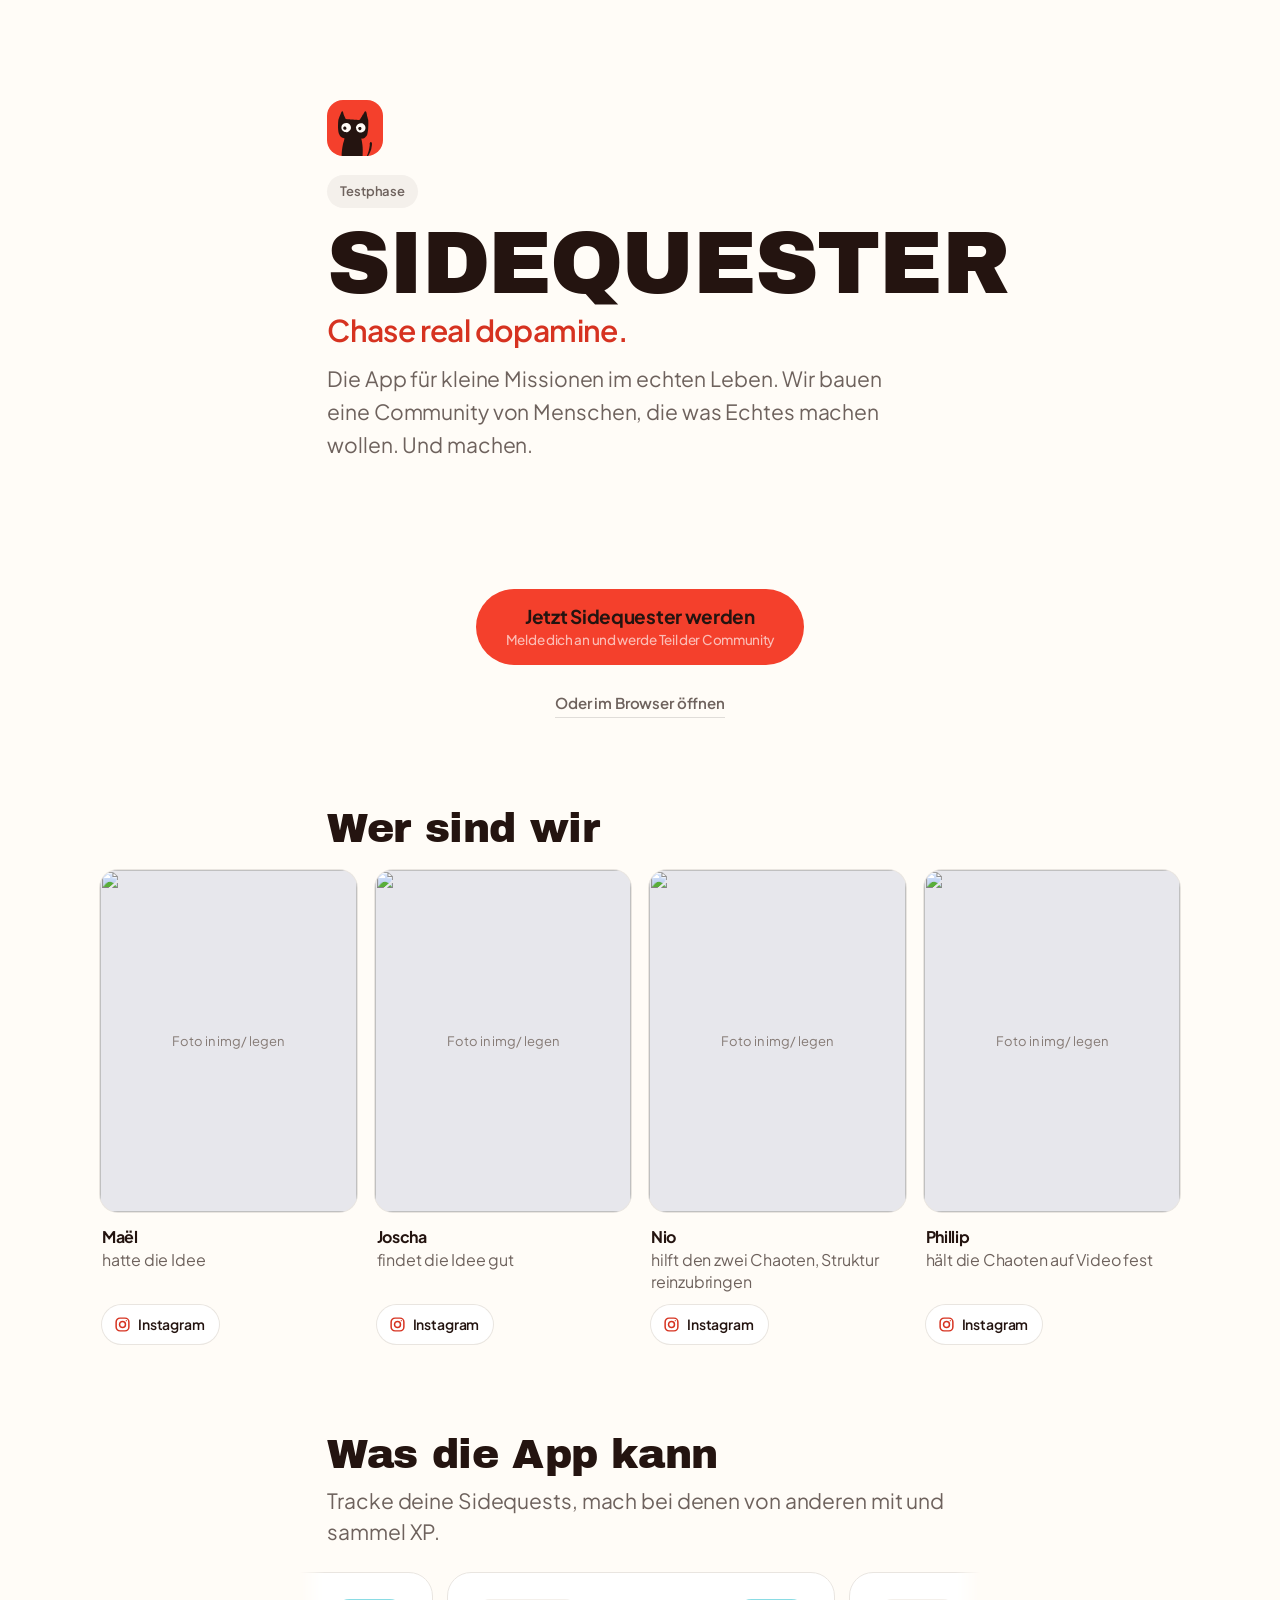
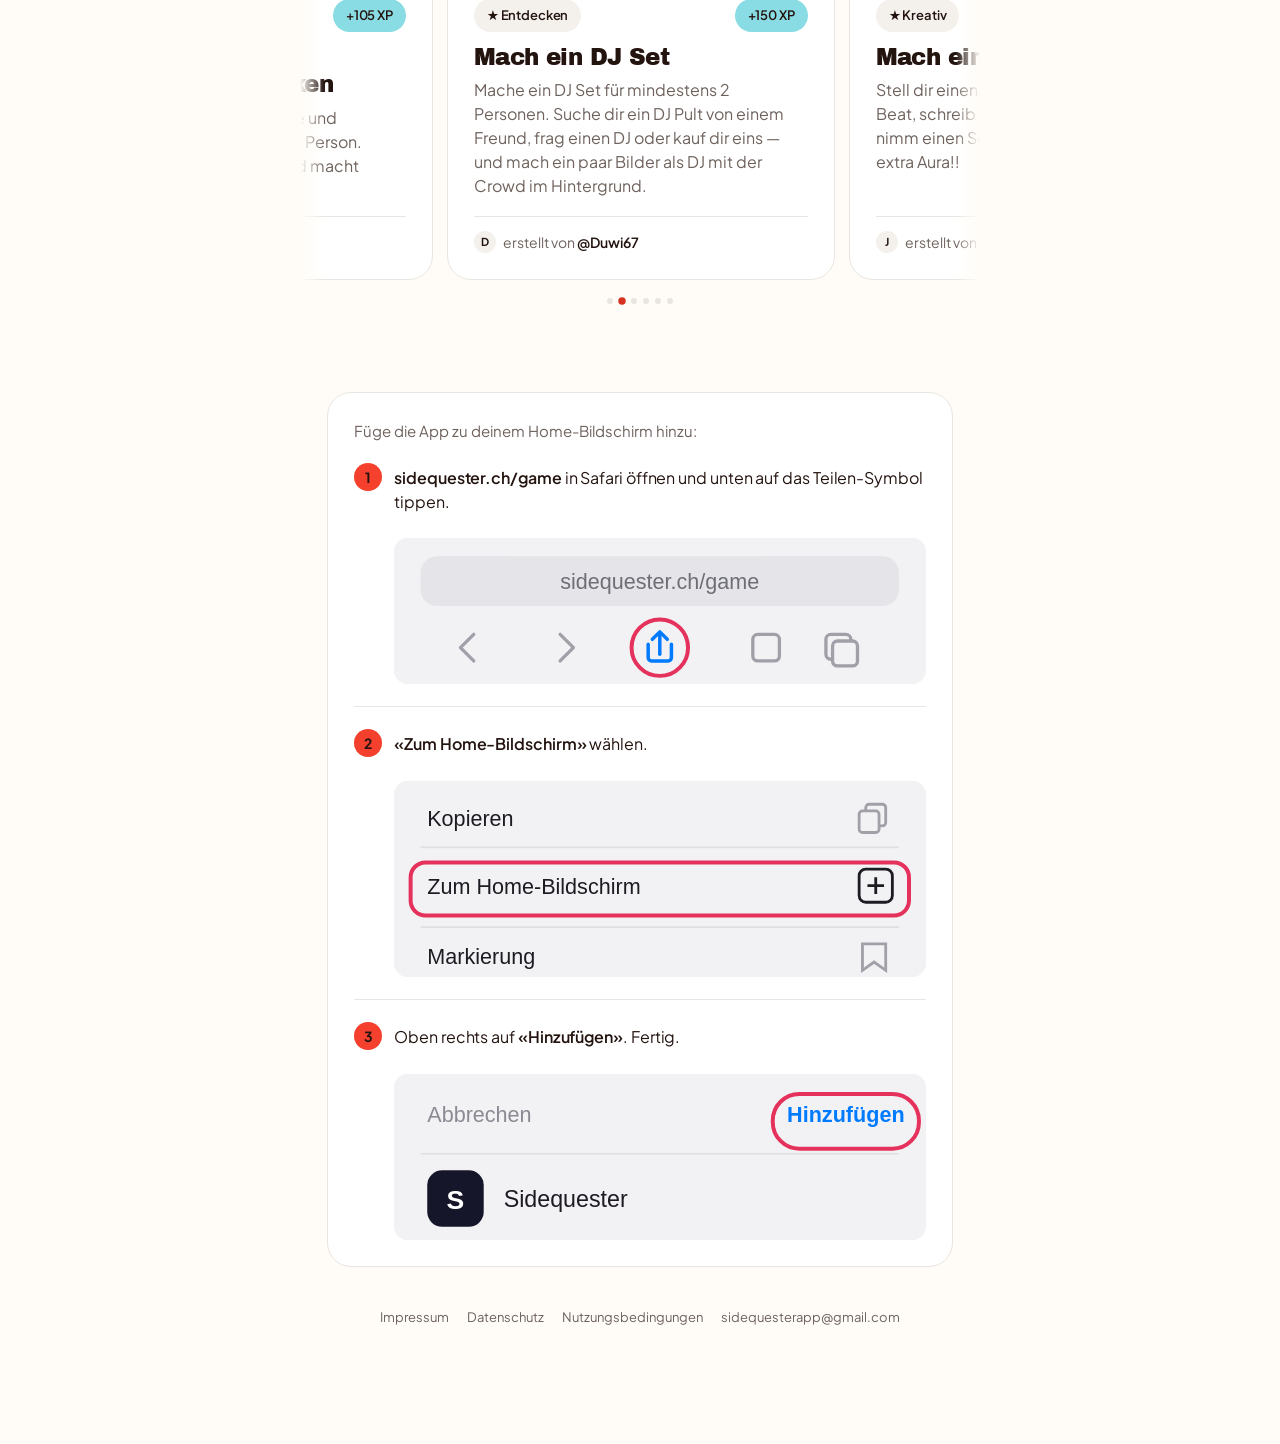
==== index.html @ aee31c7a "Homepage im neuen Design (Katze, Espresso/Rot, Archivo Black) mit App-Store-Link" ====
<!doctype html>
<html lang="de">
<head>
<meta charset="utf-8">
<meta name="viewport" content="width=device-width, initial-scale=1, viewport-fit=cover">
<title>Sidequester</title>
<meta name="description" content="Tracke deine Sidequests, mach bei denen von anderen mit und sammel XP. Sidequester ist in der Testphase.">
<meta property="og:title" content="Sidequester">
<meta property="og:description" content="Tracke deine Sidequests, mach bei denen von anderen mit und sammel XP. Sidequester ist in der Testphase.">
<meta property="og:type" content="website">
<meta property="og:url" content="https://sidequester.ch">
<meta name="theme-color" content="#FFFCF7">

<script>
/* ================================================================
   SIDEQUESTER — ALLES ZUM ANPASSEN STEHT HIER
   ----------------------------------------------------------------
   Texte, Links, Fotos, Quests. Ändern, speichern, fertig.
   ================================================================ */
const CONFIG = {

  /* ---- LINK ----------------------------------------------------
     Wohin der Knopf führt. Leer oder "#PLATZHALTER..." heisst:
     der Knopf führt nirgendwohin (nur eine Warnung in der Konsole).
     ------------------------------------------------------------- */
  appUrl:      "https://sidequester.ch/game",       // öffnet in einem neuen Tab

  /* ---- APP STORE -----------------------------------------------
     Sobald die App im Store ist, hier die Adresse eintragen. Dann
     führt der grosse Knopf dorthin und darunter steht die Zeile
     "Oder im Browser öffnen". Solange sie leer ist, bleibt alles
     wie bisher: der Knopf führt in die Webversion.
     ------------------------------------------------------------- */
  appStoreUrl: "https://apps.apple.com/ch/app/sidequester-real-life-quests/id6826339243",                                  // z. B. https://apps.apple.com/ch/app/sidequester/id123456789

  /* ---- DIE ZWEI ------------------------------------------------
     FOTOS EINFACH REINLEGEN — hier muss nichts eingetragen werden.

     Leg die Bilder in den Ordner img/ und nenn sie durchnummeriert
     nach dem Kürzel unten:

         img/mael-1.jpg   img/mael-2.jpg   img/mael-3.jpg   ...
         img/joscha-1.jpg img/joscha-2.jpg ...

     Die Seite sucht sie beim Laden selbst und hört auf, sobald eine
     Nummer fehlt (mael-1, mael-2, mael-4  ->  findet nur 1 und 2).
     Die Punkte zählen automatisch mit, egal wie viele es sind.
     Endungen: .jpg .jpeg .png .webp (auch gross geschrieben).

     Bilder vom Handy sind oft 2–3 MB gross. Doppelklick auf
     "fotos-optimieren.command" verkleinert alle auf Webgrösse.     */
  founders: [
    { name: "Maël",   role: "hatte die Idee",      bilder: "mael",   insta: "maeel.mel"     },
    { name: "Joscha", role: "findet die Idee gut", bilder: "joscha", insta: "joschatschanz" },
    { name: "Nio",    role: "hilft den zwei Chaoten, Struktur reinzubringen", bilder: "nio", insta: "niometzger" },
    { name: "Phillip", role: "hält die Chaoten auf Video fest", bilder: "phillip", insta: "phil.lip.w" }
  ],

  /* ---- QUESTS ---------------------------------------------------
     Der Streifen läuft endlos im Kreis, die erste Quest steht beim
     Laden in der Mitte.

     ECHT (aus der App, mit echten Handles): Blume, DJ Set, Track.
     Beim DJ-Set war die XP-Zahl im Screenshot abgeschnitten — der
     Wert ist geschätzt.
     ERFUNDEN (Quest und Handle): die unteren drei. Bitte durch
     echte aus der App ersetzen.                                    */
  quests: [
    {
      mood: "Menschen", xp: "+105 XP", von: "@Weilmiel",
      title: "Blume an Fremden verschenken",
      text: "Kaufe oder pflücke eine Blume und verschenke sie an eine fremde Person. Mach ihr damit eine Freude und macht danach ein Bild zusammen."
    },
    {
      mood: "Entdecken", xp: "+150 XP", von: "@Duwi67",
      title: "Mach ein DJ Set",
      text: "Mache ein DJ Set für mindestens 2 Personen. Suche dir ein DJ Pult von einem Freund, frag einen DJ oder kauf dir eins — und mach ein paar Bilder als DJ mit der Crowd im Hintergrund."
    },
    {
      mood: "Kreativ", xp: "+130 XP", von: "@jtxxt",
      title: "Mach einen Dummen Track",
      text: "Stell dir einen Timer, klau einen Youtube-Beat, schreib einen Text (oder nicht) und nimm einen Song auf. Soundcloud gibt extra Aura!!"
    },
    {
      mood: "Natur", xp: "+140 XP", von: "@lunaa.k",
      title: "Nachts ins Wasser",
      text: "See oder Fluss, nach Einbruch der Dunkelheit. Nimm jemanden mit, der auf dich schaut."
    },
    {
      mood: "Entdecken", xp: "+90 XP", von: "@benz7",
      title: "Ersten Cache finden",
      text: "Lad dir eine Geocaching-App und such den Cache, der dir am nächsten liegt. Trag dich ins Logbuch ein."
    },
    {
      mood: "Albern", xp: "+40 XP", von: "@mirooo",
      title: "Einkaufswagen-Rennen",
      text: "Leerer Parkplatz, ein Einkaufswagen, Anlauf nehmen. Jemand filmt."
    }
  ],

  /* ---- TEXTE --------------------------------------------------- */
  t: {
    badge:   "Testphase",
    title:   "Sidequester",
    tagline: "Chase real dopamine.",
    idea:    "Die App für kleine Missionen im echten Leben. Wir bauen eine Community von Menschen, die was Echtes machen wollen. Und machen.",

    questsLabel: "Was die App kann",
    questsLead:  "Tracke deine Sidequests, mach bei denen von anderen mit und sammel XP.",
    whoLabel:    "Wer sind wir",

    /* Beide Zeilen stehen im Knopf. Kürzere Alternative für die
       zweite Zeile: "Melde dich an und mach mit" */
    ctaButton: "Jetzt Sidequester werden",
    ctaNote:   "Melde dich an und werde Teil der Community",

    guideIntro: "Füge die App zu deinem Home-Bildschirm hinzu:",
    step1: "<b>sidequester.ch/game</b> in Safari öffnen und unten auf das Teilen-Symbol tippen.",
    step2: "<b>«Zum Home-Bildschirm»</b> wählen.",
    step3: "Oben rechts auf <b>«Hinzufügen»</b>. Fertig.",

  }
};
/* ==================== ENDE — ab hier Code ==================== */
</script>

<link rel="preconnect" href="https://fonts.googleapis.com">
<link rel="preconnect" href="https://fonts.gstatic.com" crossorigin>
<link href="https://fonts.googleapis.com/css2?family=Archivo+Black&family=Plus+Jakarta+Sans:wght@400;500;600;700;800&display=swap" rel="stylesheet">
<style>
:root {
  --bg: #FFFCF7;
  --card: #FFFFFF;
  --ink: #241410;
  --muted: #6E625D;
  --line: #E9E5E0;

  --coral-1: #F4402C;
  --coral-2: #F4402C;
  --coral: #D63220;
  --coral-bg: #FEE9E3;

  --violet: #241410;
  --violet-bg: #F4F0EB;
  --mint: #8ADCE4;

  --r-card: 24px;
  --r-img: 18px;
  --shadow: 0 0 0 1px #E9E5E0;

  /* ---------- Masse, die mit dem Bildschirm mitwachsen ----------
     Alle Werte interpolieren linear zwischen 375px (iPhone) und
     1280px (Laptop) Viewportbreite und frieren dann ein.
     Formel: clamp(min, achsenabschnitt + steigung*vw, max)

     Die Lesespalte ist in em angegeben, damit die Zeichen pro Zeile
     gleich bleiben, wenn die Schrift mitwächst (Bringhurst: 45–75,
     Optimum ~66). Breiter werden nur die Teile, die keine Textwand
     sind: der Quest-Slider und die Anleitung.                     */
  --pad:       clamp(18px, 14.2px + 1.02vw, 32px);
  --text-max:  34em;     /* Lesespalte: ~68 Zeichen (Bringhurst: Optimum 66) */
  --breit-max: 1040px;   /* Ausbrecher: Slider, Anleitung */

  --luft:      clamp(52px, 37.1px + 3.98vw, 88px);   /* zwischen Themen */
  --luft-kopf: clamp(76px, 54.3px + 5.8vw, 128px);   /* nach dem Kopf */

  --fs-body:  clamp(18px, 17.2px + 0.22vw, 20px);
  --fs-h1:    clamp(42px, 26.67px + 4.79vw, 88px);   /* Reserve, damit SIDEQUESTER überall einzeilig bleibt */
  --fs-tag:   clamp(21px, 17.3px + 0.99vw, 30px);
  --fs-lead:  clamp(18px, 16.8px + 0.33vw, 21px);
  --fs-titel: clamp(27px, 21.2px + 1.55vw, 41px);
  --fs-quest: clamp(20px, 18.8px + 0.33vw, 23px);
}

* { box-sizing: border-box; }
html { -webkit-text-size-adjust: 100%; }

body {
  margin: 0;
  background: var(--bg);
  color: var(--ink);
  font-family: "Plus Jakarta Sans", -apple-system, BlinkMacSystemFont, system-ui, sans-serif;
  font-size: var(--fs-body);
  /* kurze Zeilen brauchen weniger Zeilenabstand als lange */
  line-height: 1.5;
  -webkit-font-smoothing: antialiased;
  padding-top: env(safe-area-inset-top, 0px);
}

.wrap { max-width: var(--text-max); margin: 0 auto; padding: 0 var(--pad); }
p { margin: 0; }
img { max-width: 100%; display: block; }
a { color: inherit; }

/* Luft zwischen den Themen */
.stack > * + * { margin-top: var(--luft); }
/* und am Schluss, damit die Anleitung nicht am Rand klebt */
.stack { padding-bottom: calc(var(--luft) + env(safe-area-inset-bottom, 0px)); }
.stack > header + * { margin-top: var(--luft-kopf); }  /* nach "Und machen." beginnt sichtbar Neues */

@media (min-width: 64rem) { body { line-height: 1.6; } }

/* Ueberschriften gleichmaessig umbrechen, keine einzelnen Woerter am Zeilenende */
h1, h2, h3, .tagline { text-wrap: balance; }
p { text-wrap: pretty; }

/* Ausbrecher: darf breiter sein als die Lesespalte, bleibt zentriert */
.breit {
  --b: min(var(--breit-max), calc(100vw - 2 * var(--pad)));
  width: var(--b);
  margin-left: calc(50% - var(--b) / 2);
}

.card {
  background: var(--card);
  border-radius: var(--r-card);
  box-shadow: var(--shadow);
  padding: clamp(18px, 14.7px + 0.88vw, 30px);
}

.pill {
  display: inline-flex; align-items: center; gap: 6px;
  border-radius: 999px;
  padding: 6px 13px;
  font-size: 13px; font-weight: 600;
  letter-spacing: -0.01em;
  white-space: nowrap;
}
.pill-violet { background: var(--violet-bg); color: var(--violet); }
.pill-mint   { background: var(--mint); color: #241410; }
.pill-grey   { background: #F4F0EB; color: #6E625D; }

/* Abschnitt: fette Überschrift, darunter ein normaler Satz */
.section-title {
  font-size: var(--fs-titel);
  font-weight: 700;
  color: var(--ink);
  letter-spacing: -0.03em;
  line-height: 1.12;
  margin: 0 0 7px;
}
.section-lead {
  font-size: var(--fs-lead);
  font-weight: 400;
  color: #6E625D;
  letter-spacing: -0.005em;
  line-height: 1.5;
  max-width: 44ch;
  margin: 0 0 20px;
}
.section-title + .founders,
.section-title + .slider { margin-top: 18px; }

/* ---------- Kopf ---------- */
header { padding-top: clamp(44px, 26.5px + 5.75vw, 104px); }

h1 {
  font-size: var(--fs-h1);
  font-weight: 800;
  text-transform: uppercase;
  letter-spacing: -0.045em;   /* Versalien laufen sonst auseinander */
  line-height: .95;
  margin: 14px 0 8px;
}

.tagline {
  font-size: var(--fs-tag); font-weight: 600;
  letter-spacing: -0.02em;
  line-height: 1.2;
  color: var(--coral);
  margin-bottom: 14px;
}

.idea {
  color: #6E625D;
  font-size: var(--fs-lead);
  line-height: 1.55;
  letter-spacing: -0.005em;
  max-width: 40ch;
}

/* ---------- Quest-Slider ---------- */
.slider {
  display: flex;
  gap: 14px;
  overflow-x: auto;
  scroll-snap-type: x mandatory;
  -webkit-overflow-scrolling: touch;
  scrollbar-width: none;
  /* über die Container-Ränder hinaus, damit die nächste Karte anschneidet */
  margin: 0 calc(var(--pad) * -1);
  padding: 4px var(--pad) 14px;
  /* an beiden Seiten weich auslaufen, damit die angeschnittene Karte
     nicht wie abgeschnitten wirkt */
  -webkit-mask-image: linear-gradient(to right, transparent 0,
      #000 calc(var(--pad) * .9), #000 calc(100% - var(--pad) * .9), transparent 100%);
          mask-image: linear-gradient(to right, transparent 0,
      #000 calc(var(--pad) * .9), #000 calc(100% - var(--pad) * .9), transparent 100%);
}
.slider::-webkit-scrollbar { display: none; }

/* Positionsanzeige: macht sichtbar, dass der Streifen weitergeht */
.slider-dots {
  display: flex; justify-content: center; gap: 6px;
  flex-wrap: wrap;          /* bricht um, falls sehr viele Quests dazukommen */
  margin-top: 4px;
}
.slider-dots i {
  width: 6px; height: 6px;
  border-radius: 50%;
  background: #E9E5E0;
  transition: background .25s ease-out, transform .25s ease-out;
}
.slider-dots i.on { background: var(--coral); transform: scale(1.25); }


.slider .quest {
  flex: 0 0 78%;
  scroll-snap-align: center;
  display: flex;
  flex-direction: column;
}
/* mehr Platz -> mehr Karten gleichzeitig sichtbar */
@media (min-width: 560px) { .slider .quest { flex-basis: 62%; } }

.quest-top {
  display: flex; align-items: center; justify-content: space-between;
  gap: 10px;
  margin-bottom: 12px;
  min-height: 30px;
}
.quest h3 {
  font-size: var(--fs-quest); font-weight: 700;
  letter-spacing: -0.025em;
  line-height: 1.2;
  margin: 0 0 7px;
}
.quest p { color: #6E625D; font-size: 16px; line-height: 1.5; margin-bottom: 14px; }

/* wer die Quest erstellt hat — das Handle zeigt, dass sie echt ist */
.quest .von {
  display: flex; align-items: center; gap: 7px;
  margin-top: auto;          /* nach unten schieben: Linie überall gleich hoch */
  padding-top: 14px;
  border-top: 1px solid var(--line);
  font-size: 14px; color: var(--muted);
}
.quest .von i {
  width: 22px; height: 22px; flex: none;
  border-radius: 50%;
  background: var(--violet-bg); color: var(--violet);
  font-style: normal; font-weight: 700; font-size: 11px;
  display: grid; place-items: center;
}
.quest .von b { color: #241410; font-weight: 600; }

/* ---------- Wer sind wir ----------
   Alle Porträts liegen im Format 3:4 vor (siehe fotos-optimieren.command).
   Deshalb stehen Spaltenbreite und Bildformat fest im CSS — dann sind die
   Bilder immer exakt gleich gross, egal wann sie geladen sind. Ein Foto
   mit abweichendem Format wird mittig eingepasst statt das Raster zu kippen. */
/* Vier Personen.
   Handy: Karussell. Die Karte in der Mitte ist ganz zu sehen, links und
   rechts schaut je eine halbe heraus. Beim Start steht Maël in der Mitte,
   gewischt wird endlos im Kreis (die Karten liegen dafür dreifach da,
   die Kopien sind am Computer ausgeblendet).
   Tablet: zwei mal zwei. Computer: vier Karten nebeneinander. */
.founders {
  display: flex;
  gap: 12px;
  overflow-x: auto;
  scroll-snap-type: x mandatory;
  scrollbar-width: none;
  -webkit-overflow-scrolling: touch;
  /* Bis an den Bildschirmrand, damit die halben Karten wirklich am Rand
     angeschnitten sind und nicht an der Textspalte. */
  margin-left: calc(-1 * var(--pad));
  margin-right: calc(-1 * var(--pad));
  padding: 6px 0 18px;
}
.founders::-webkit-scrollbar { display: none; }
.founders figure {
  flex: 0 0 50%;
  margin: 0;
  scroll-snap-align: center;
  display: flex;
  flex-direction: column;
  /* Die Karten am Rand treten zurück, die mittlere ist im Fokus. */
  opacity: .55;
  transform: scale(.92);
  transition: opacity .25s ease-out, transform .25s ease-out;
}
.founders figure.mitte { opacity: 1; transform: none; }
.founders figure figcaption { flex: 1; margin: 12px 2px 0 !important; }
.founders figure .insta { align-self: flex-start; }

@media (min-width: 560px) {
  .founders {
    /* Etwas breiter als die Textspalte, sonst werden die Fotos zu klein. */
    --b: min(640px, calc(100vw - 2 * var(--pad)));
    width: var(--b);
    margin-left: calc(50% - var(--b) / 2);
    display: grid;
    grid-template-columns: repeat(2, 1fr);
    gap: 18px;
    align-items: stretch;
  }
  .founders { overflow: visible; margin-right: 0; padding: 0; }
  .founders figure { opacity: 1; transform: none; }
  .founders figure.kopie { display: none; }
  /* Knöpfe unten bündig, egal wie lang die Rolle ist. */
  .founders figure figcaption { margin: 14px 2px 0 !important; }
}
@media (min-width: 900px) {
  .founders {
    --b: min(1080px, calc(100vw - 2 * var(--pad)));
    grid-template-columns: repeat(4, 1fr);
  }
}
.founders .pic {
  position: relative;
  aspect-ratio: 3 / 4;
  border-radius: var(--r-img);
  overflow: hidden;
  box-shadow: var(--shadow);
  background: #E7E7EC;
  line-height: 0;
}
.founders img {
  width: 100%;
  height: 100%;
  object-fit: cover;
  transition: opacity .19s ease-out, transform .19s ease-out;
}
/* kein Bild im Ordner gefunden */
.founders .pic.leer { aspect-ratio: 3 / 4; }
.founders .pic.leer::after {
  content: "Foto in img/ legen";
  position: absolute; inset: 0;
  display: flex; align-items: center; justify-content: center;
  text-align: center; padding: 10px;
  font-size: 13px; line-height: 1.3; color: #857A75;
}
/* Foto mit mehreren Bildern: antippbar */
.founders .multi .pic { cursor: pointer; -webkit-tap-highlight-color: transparent; }
.founders .pic.wechselt img { opacity: .45; transform: scale(.988); }

.dots {
  position: absolute;
  left: 0; right: 0; bottom: 9px;
  display: flex; justify-content: center; gap: 5px;
  pointer-events: none;
}
.dots i {
  width: 5px; height: 5px;
  border-radius: 50%;
  background: rgba(255,255,255,.45);
  box-shadow: 0 0 3px rgba(0,0,0,.45);
  transition: background .19s ease-out;
}
.dots i.on { background: #fff; }
.founders figcaption {
  /* Name oben, Rolle darunter – bei beiden gleich, egal wie lang die
     Rolle ist. Vorher brach nur die längere um und die Karten sahen
     unterschiedlich aus. */
  display: flex;
  flex-direction: column;
  margin: 14px 2px 0;
  font-size: 16px;
  line-height: 1.4;
  color: var(--muted);
  letter-spacing: -0.012em;
}
.founders figcaption b {
  color: var(--ink);
  font-weight: 700;
  letter-spacing: -0.02em;
}

/* Instagram unter dem Namen: kleine Pille im Stil der Seite */
.founders .insta {
  display: inline-flex; align-items: center; gap: 7px;
  align-self: flex-start;
  margin: 12px 2px 0;
  padding: 8px 14px 8px 12px;
  border-radius: 999px;
  background: var(--card);
  box-shadow: var(--shadow);
  color: var(--ink);
  font-size: 14px; font-weight: 600; letter-spacing: -0.01em;
  text-decoration: none;
  transition: transform .12s ease-out, color .12s ease-out;
}
.founders .insta svg { color: var(--coral); flex: none; }
/* Nur mit Maus: Auf dem Handy bliebe die Farbe nach dem Antippen
   hängen, und die zwei Knöpfe sähen verschieden aus. */
@media (hover: hover) {
  .founders .insta:hover { color: var(--coral); }
}
.founders .insta:active { transform: scale(.97); }

/* ---------- Der Knopf ---------- */
.cta { margin: 72px 0; text-align: center; }

/* Zweite Zeile unter dem Knopf: der Weg in die Webversion.
   display steht hier auf block, sonst setzt es das hidden-Attribut
   ausser Kraft und die Zeile stuende da, bevor es die App gibt.
   Die hidden-Regel ist genauer und gewinnt trotzdem. */
.webLink[hidden] { display: none; }
.webLink {
  display: block; width: fit-content; margin: 18px auto 0;
  font-size: 15px; font-weight: 600; letter-spacing: -0.01em;
  color: var(--muted); text-decoration: none;
  border-bottom: 1px solid rgba(0,0,0,0.12); padding-bottom: 2px;
}
.webLink:hover { color: var(--ink); }

.bigbtn {
  display: inline-block;
  position: relative;
  overflow: hidden;
  text-decoration: none;
  color: #241410;
  background: var(--coral-1);
  max-width: 100%;
  border-radius: 28px;
  padding: 15px 28px 17px;
  letter-spacing: -0.015em;
  box-shadow: none;
  /* Startzustand fürs Reinziehen */
  opacity: 0;
  transform: translateY(14px) scale(.94);
  transition:
    opacity .5s cubic-bezier(.22,.61,.36,1),
    transform .55s cubic-bezier(.22,.61,.36,1),
    box-shadow .12s ease-out;
}
.bigbtn.in { opacity: 1; transform: translateY(0) scale(1); }
.bigbtn:active {
  transform: scale(.97);
  box-shadow: none;
  transition: transform .1s ease-out, box-shadow .1s ease-out;
}

/* edler Lichtreflex, der langsam durchzieht */
.bigbtn::after {
  content: "";
  position: absolute;
  top: 0; bottom: 0;
  left: -60%;
  width: 45%;
  background: linear-gradient(100deg,
    rgba(255,255,255,0) 0%,
    rgba(255,255,255,.38) 50%,
    rgba(255,255,255,0) 100%);
  transform: skewX(-18deg);
  pointer-events: none;
}
.bigbtn.in::after { animation: sheen 4.6s ease-in-out 1.1s infinite; }
@keyframes sheen {
  0%   { left: -60%; }
  38%  { left: 130%; }
  100% { left: 130%; }
}

.bigbtn .b1 {
  display: block;
  font-size: 19px;
  font-weight: 700;
  line-height: 1.2;
}
.bigbtn .b2 {
  display: block;
  font-size: 13.5px;
  font-weight: 500;
  line-height: 1.3;
  margin-top: 3px;
  color: rgba(255,255,255,.9);
}

/* ---------- Anleitung ---------- */
.guide-intro { color: var(--muted); font-size: 15px; margin-bottom: 20px; }
/* Rechtliches ganz unten, klein und ruhig. */
.fuss {
  display: flex; flex-wrap: wrap; justify-content: center; gap: 6px 18px;
  margin: 40px 0 calc(28px + env(safe-area-inset-bottom));
  font-size: 13px;
}
.fuss a { color: var(--muted); text-decoration: none; }
.fuss a:hover { color: var(--coral); }

.step { display: grid; grid-template-columns: 28px 1fr; gap: 12px; }
.step + .step { margin-top: 22px; padding-top: 22px; border-top: 1px solid var(--line); }
.step-no {
  width: 28px; height: 28px;
  border-radius: 50%;
  background: var(--coral-1);
  color: #241410;
  font-size: 14px; font-weight: 700;
  display: flex; align-items: center; justify-content: center;
}
.step-text { font-size: 16px; letter-spacing: -0.005em; padding-top: 3px; line-height: 1.5; }
.step-text b { font-weight: 600; }

.shot {
  grid-column: 2;
  position: relative;
  margin-top: 12px;
  border-radius: 14px;
  overflow: hidden;
  background: #F4F0EB;
}
.shot svg.ui { display: block; width: 100%; height: auto; }
.shot .mark { position: absolute; inset: 0; width: 100%; height: 100%; pointer-events: none; }

/* Ab Tablet stehen die drei Schritte nebeneinander statt untereinander */
@media (prefers-reduced-motion: reduce) {
  * { transition: none !important; animation: none !important; }
  .bigbtn { opacity: 1; transform: none; }
}

/* ---------- Neues Erscheinungsbild (web-home/neues-design.py) ---------- */
h1, .section-title, .quest h3 {
  font-family: "Archivo Black", "Arial Black", sans-serif;
  font-weight: 400;
}
h1 { letter-spacing: -0.02em; }
.section-title { letter-spacing: -0.01em; }
.card { box-shadow: none; border: 1px solid var(--line); }
.logo {
  display: flex; align-items: flex-end; justify-content: center;
  width: 56px; height: 56px; margin-bottom: 16px;
  border-radius: 16px; background: #F4402C; overflow: hidden;
}
.logo svg { display: block; margin-bottom: -10px; }
.section-lead, .idea { color: #6E625D; }
/* Knopf: flach und ruhig – kein Lichtreflex, kein Schatten */
.bigbtn { border-radius: 999px; padding: 16px 30px 17px; }
.bigbtn::after { display: none; }
.bigbtn .b2 { opacity: .72; }
.bigbtn:hover { background: #E0381F; }
</style>
</head>
<body>

<div class="wrap stack">

  <header>
    <span class="logo" aria-hidden="true"><svg viewBox="0 0 453.6 729.3" width="34" height="55"><path d="M420.2,478.5c.8-4.9.3-6.7,1.6-10.2,2.2-6.2,1.1-13.1,1.6-19.4s.5-5.5-.2-8.7c-2.4-9.8,6.7-24.7,6.5-24.7l3.6-.5,2.1-2.2c1-1.1,5,3,10.8,3.4,5,5.1,7.4,12,7.4,19.4,0,15.3-2.9,29.6-6.2,44.3l-1.4,12.7c-.4,4-1.3,6.5-2,10.5l-1.8,9.8-4,8.4-5.1,12.8-3.5,9c-1.8,4.6-2.6,8.2-5.4,12l-3.2,5.8-4.8,9.6-5.8,12.4-11.4,22.4-8.8,16.1-7.9,14.9-10.7,16.5-17.2,23.7-19.7,30.3c-2.7,4.1-4.5,7.4-9.2,10l-8.9,4.9c-6.1,3.4-14,2.3-20.9,2.1l-17.4-.4-10.1,2.1-27.9,2.4-9.6,1.1-9.1-.6c-3.2-.2-6.5,1-10,.8l-16.3-1.2c-.4,0-1.8-.8-2.2-.9s-1.8,1.4-2.3,1.4l-12.1-.7-6-.5-8.2-.8-7.7-.7c-3.8.5-8,.1-12.4.2h-9.2c0,0-14.1-1.7-14.1-1.7l-25.3-3.8-8.6-1.8-10.5-2.1-15.7-3-6.4-1.6c-3.5-.9-5.9-3.3-6-7.1l-.5-17.3-.3-64.7.9-57,4.6-50.1c.5-.6,1.9-1.9,1.7-2.5l-1-2.4c2.9-26.1,7.6-51.4,13.5-77.1l2.5-8.3,4.7-13.6,3.2-9.9,4.7-21.5c1.2-5.4,4-10.5,2.7-16.5s-3.1-2.6-5.4-3l-8.6-1.5-1-2.1c-.6-1.3-.7,1.6-2,1.1l-16.1-7.1-10.1-6.2c-5.5-3.4-9.7-9-14.2-13.8s-3.7-5.6-5.2-8.8l-6.8-14.2c-4.7-9.7-8.6-20-9.6-30.8l-1.8-10.1-2.8-22.5-.7-9.2-.8-16.8-.2-10.8.9-45.3.8-13.4.6-9.5c1.2-18.5,2.9-36.8,11.8-53.4l6.2-13.8,9-22.9,9.2-23.7,4.4-9.6c2.8-6.1,5.6-13.5,13-15.9s7.8,3.6,9.8,6.5c3.5,5.1,3.7,11.4,5.1,17.1l3.5,13.6c1.6,6.3,4.1,12.9,6.8,18.8l7.8,17.4,4.9,11.9,9.3,18.5,26.1,3.5c8.6,1.2,16.6.8,25.2,1.3l11,.6c1.4,0,4.2,1,5.4,1.5,1-.2,3.1-.4,4.6-.3l26.5,1.5,13,.4h16.2c0,0,18.6,2.4,18.6,2.4l15.8,1.4c6.8.6,21.4-2.8,27.3-7s4.9-8.2,7.2-11.7l6.4-9.7,9.5-14.5,10-18.1,6.3-10.3c.2-.3,1.5-1.4,1.6-1.1l.6,2.2c.5.4,1,.9.4.3l2.1-1.4-1.4-3.5c-.4-1,1.3-3.6,1.9-4.6l4.7-7.3,4-6.9,6.9-11.4c2.3-3.7,6.7-9.5,11.6-9.7s11,5.6,12.7,10.5c2.9,8.2,5.3,15.5,6.7,23.8l3.2,18.7c.5,2.7.6,4.9-.4,7.3,2.3,2.5,5.1,7.2,3.6,10.7,1.5,2.1,2.7,4.9,3.2,8.1l4.6,20.7c6.8,10.5,6,21.8,6.2,33.6l.4,32-.3,17.8-1.2,31.7-.6,14.6-1,12-3.7,24.7-2.5,16.5-4.3,24.8c-1.5,8.4-6.9,16.2-11.6,23.2s-12.7,16.4-22.1,20.7-2.6,1.2-2.6,1.9v3.1s-8.2,2.7-8.2,2.7c-6.6,2.2-13,5.5-20,5.1l-15.4-.7,1.3,10.4,4,16.2,3,15.1,2,10.9,1.2,9.8.8,8.3,3.3,19.7-.2,9.6c0,2.7.4,4,1.3,6.5,1.4,4.1.8,9,.9,13.5l.3,12.1.6,6.8.3,10.2-.3,29.7-3.4,90.2c-.2,5.9,1.1,11.3,5.9,13.6,5,2.3,10.2,2.2,14.4-2.2l10.3-10.8c2.1-2.2,5.3-3.7,6.9-7s3.9-3.1,5.4-4.5c5.3-5,8.3-12.1,11.7-18.4l5.7-10.4,3.5-9.4,9-24.8,3.1-9,2.3-8.2c1-3.7,2.3-6.9,4.2-9.9l1.1-5.1,5.7-25.9,1.9-7.7,2.5-15.4Z" fill="#241410"/><path d="M131.1,276.7l6.1-2.4c16-6.4,31.7-25,34.7-41.8,3.2-17.9-.2-34.5-11.1-48.9-3.1-4.1-5.9-8-10.1-11l-5.8-4.1c-7.6-5.3-15.3-8.6-24.4-9.4l-10.7-1c-8.6-.8-22.8,2.9-31.2,7.2s-12.8,8.4-18.2,14-7.5,9.1-10.5,16.7c-4.4,11.2-6.3,22.2-3.7,34.3,2.4,11.3,7.9,23,16.7,31l5.4,4.9,6.9,5.6c6.8,1,8.1,5.1,18.3,7.2,12.8,2.6,25.1,2.7,37.7-2.3Z" fill="#FFFCF7"/><path d="M361.1,248.8l2.9-7.8c2.8-7.5,2.8-14.7,2.3-22.6s-.3-6.6-1.4-9.9l-3.8-11.6c-2.9-5.7-5.9-11.8-10.7-16.1l-12.1-10.9c-2.5-2.3-4.9-3.9-8.3-5l-7.6-2.3c-30.4-9.4-60,4.7-74.6,32.4s-6.6,21-6,31.8c.9,14.3,5.2,25.2,14.4,36.2s13.4,13.4,23.5,17.6,21.2,6.1,32,4.4,26-7.8,35.8-17.3,10.6-11,13.5-18.9Z" fill="#FFFCF7"/><g transform="translate(-10 12)"><path d="M82,225.7c-2.4-4.4-2.1-10.1-2.2-14.8-.1-8.2,6.6-12.7,7.3-10.4s-.4-1.4-.7-2.5c10.6-8.6,28.3-2.3,34.5,10.1,3.6,7.2,3.8,15.7-1.4,21.4-5.3,5.9-12.4,8.1-19.6,7.6s-14.1-4.2-17.9-11.4Z" fill="#241410"/><path d="M320.7,230.8c-6.4,13.9-23.4,13-29.7,7.7-4.8-4.1-9.5-8.7-11.1-14.8-2.8-10.3,4.1-22.5,14.7-23.6l10.4-1.1c3.9-.4,8.7,1.9,11.9,4.8,7.6,6.8,8,17.9,3.8,27.1Z" fill="#241410"/></g></svg></span>
    <span class="pill pill-grey" data-t="badge"></span>
    <h1 data-t="title"></h1>
    <p class="tagline" data-t="tagline"></p>
    <p class="idea" data-t="idea"></p>
  </header>

  <!-- KNOPF -->
  <section class="cta">
    <a class="bigbtn" id="appLink" href="#" target="_blank" rel="noopener">
      <span class="b1" data-t="ctaButton"></span>
      <span class="b2" data-t="ctaNote"></span>
    </a>
    <a class="webLink" id="webLink" href="#" target="_blank" rel="noopener" hidden>
      Oder im Browser öffnen
    </a>
  </section>

  <!-- WER SIND WIR -->
  <section>
    <h2 class="section-title" data-t="whoLabel"></h2>
    <div class="founders" id="founders"></div>
  </section>

  <!-- QUESTS -->
  <section>
    <h2 class="section-title" data-t="questsLabel"></h2>
    <p class="section-lead" data-t="questsLead"></p>
    <div class="slider" id="slider"></div>
    <div class="slider-dots" id="sliderDots" aria-hidden="true"></div>
  </section>

  <!-- ANLEITUNG -->
  <section class="card guide">
    <p class="guide-intro" data-t="guideIntro"></p>

    <div class="guide-steps">
    <div class="step">
      <div class="step-no">1</div>
      <div class="step-text" data-t="step1"></div>
      <div class="shot">
        <svg class="ui" viewBox="0 0 320 88" xmlns="http://www.w3.org/2000/svg" aria-hidden="true">
          <rect x="0" y="0" width="320" height="88" fill="#F2F2F5"/>
          <rect x="16" y="11" width="288" height="30" rx="10" fill="#E4E4E9"/>
          <text x="160" y="31" font-size="13" text-anchor="middle" fill="#6E6E76"
                font-family="-apple-system, Helvetica, Arial, sans-serif">sidequester.ch/game</text>
          <g stroke="#A0A0A8" stroke-width="2" fill="none" stroke-linecap="round" stroke-linejoin="round">
            <path d="M48 58 l-8 8 8 8"/>
            <path d="M100 58 l8 8 -8 8"/>
            <rect x="216" y="58" width="16" height="16" rx="3"/>
            <rect x="260" y="58" width="15" height="15" rx="3"/>
            <rect x="264" y="62" width="15" height="15" rx="3" fill="#F2F2F5"/>
          </g>
          <g stroke="#007aff" stroke-width="2.1" fill="none" stroke-linecap="round" stroke-linejoin="round">
            <path d="M153 64 v8 a2 2 0 0 0 2 2 h10 a2 2 0 0 0 2 -2 v-8"/>
            <path d="M160 70 v-13"/>
            <path d="M155.5 61 l4.5 -4.5 4.5 4.5"/>
          </g>
        </svg>
        <svg class="mark" viewBox="0 0 320 88" preserveAspectRatio="none" aria-hidden="true">
          <circle cx="160" cy="66" r="17" fill="none" stroke="#E5325C" stroke-width="2.4"/>
        </svg>
      </div>
    </div>

    <div class="step">
      <div class="step-no">2</div>
      <div class="step-text" data-t="step2"></div>
      <div class="shot">
        <svg class="ui" viewBox="0 0 320 118" xmlns="http://www.w3.org/2000/svg" aria-hidden="true">
          <rect x="0" y="0" width="320" height="118" fill="#F2F2F5"/>
          <g font-family="-apple-system, Helvetica, Arial, sans-serif" font-size="13" fill="#1C1C22">
            <text x="20" y="27">Kopieren</text>
            <g stroke="#A0A0A8" stroke-width="1.7" fill="none">
              <rect x="284" y="14" width="12" height="13" rx="2"/>
              <rect x="280" y="18" width="12" height="13" rx="2" fill="#F2F2F5"/>
            </g>
            <line x1="16" y1="40" x2="304" y2="40" stroke="#DEDEE3"/>
            <text x="20" y="68">Zum Home-Bildschirm</text>
            <g stroke="#1C1C22" stroke-width="1.7" fill="none">
              <rect x="280" y="53" width="20" height="20" rx="4"/>
              <path d="M290 58 v10 M285 63 h10"/>
            </g>
            <line x1="16" y1="88" x2="304" y2="88" stroke="#DEDEE3"/>
            <text x="20" y="110">Markierung</text>
            <path d="M282 98 h14 v16 l-7 -5 -7 5 z" stroke="#A0A0A8" stroke-width="1.7" fill="none"/>
          </g>
        </svg>
        <svg class="mark" viewBox="0 0 320 118" preserveAspectRatio="none" aria-hidden="true">
          <rect x="10" y="49" width="300" height="32" rx="9" fill="none" stroke="#E5325C" stroke-width="2.4"/>
        </svg>
      </div>
    </div>

    <div class="step">
      <div class="step-no">3</div>
      <div class="step-text" data-t="step3"></div>
      <div class="shot">
        <svg class="ui" viewBox="0 0 320 100" xmlns="http://www.w3.org/2000/svg" aria-hidden="true">
          <rect x="0" y="0" width="320" height="100" fill="#F2F2F5"/>
          <g font-family="-apple-system, Helvetica, Arial, sans-serif">
            <text x="20" y="29" font-size="13" fill="#8A8A93">Abbrechen</text>
            <text x="272" y="29" font-size="13" text-anchor="middle" font-weight="bold" fill="#007aff">Hinzufügen</text>
            <line x1="16" y1="48" x2="304" y2="48" stroke="#DEDEE3"/>
            <rect x="20" y="58" width="34" height="34" rx="9" fill="#16162B"/>
            <text x="37" y="81" font-size="16" text-anchor="middle" font-weight="bold" fill="#fff">S</text>
            <text x="66" y="80" font-size="14" fill="#1C1C22">Sidequester</text>
          </g>
        </svg>
        <svg class="mark" viewBox="0 0 320 100" preserveAspectRatio="none" aria-hidden="true">
          <rect x="228" y="12" width="88" height="33" rx="16" fill="none" stroke="#E5325C" stroke-width="2.4"/>
        </svg>
      </div>
    </div>
    </div>
  </section>

  <footer class="fuss">
    <a href="/impressum.html">Impressum</a>
    <a href="/datenschutz.html">Datenschutz</a>
    <a href="/nutzungsbedingungen.html">Nutzungsbedingungen</a>
    <a href="mailto:sidequesterapp@gmail.com">sidequesterapp@gmail.com</a>
  </footer>

</div>

<script>
(function () {
  const t = CONFIG.t;
  const esc = s => String(s).replace(/&/g, "&amp;").replace(/</g, "&lt;");
  const ruhig = window.matchMedia("(prefers-reduced-motion: reduce)").matches;

  document.querySelectorAll("[data-t]").forEach(el => {
    const v = t[el.dataset.t];
    if (v !== undefined) el.innerHTML = v;
  });

  /* ---------- Links ---------- */
  const isPh = u => !u || u.startsWith("#PLATZHALTER");
  const knopf = document.getElementById("appLink");
  const zweit = document.getElementById("webLink");

  // Ist die App im Store, führt der grosse Knopf dorthin und die
  // Webversion rutscht in die kleine Zeile darunter. Ohne Store-Link
  // bleibt alles wie bisher.
  if (!isPh(CONFIG.appStoreUrl)) {
    knopf.href = CONFIG.appStoreUrl;
    if (!isPh(CONFIG.appUrl)) {
      zweit.href = CONFIG.appUrl;
      zweit.hidden = false;
    }
  } else {
    knopf.href = isPh(CONFIG.appUrl) ? "#" : CONFIG.appUrl;
    if (isPh(CONFIG.appUrl)) console.warn("Sidequester: appUrl fehlt — der Knopf führt nirgendwohin.");
  }

  /* ---------- Quests: endlos, immer nach rechts ----------
     Die Karten stehen zweimal hintereinander. Sobald die zweite
     Runde beginnt, springt die Position unsichtbar eine Runde
     zurück — dadurch läuft es endlos, ohne je rückwärts zu gehen. */
  const slider = document.getElementById("slider");
  const karteHtml = q =>
    '<article class="card quest">' +
      '<div class="quest-top">' +
        (q.mood ? '<span class="pill pill-violet">&#9733; ' + esc(q.mood) + "</span>" : "<span></span>") +
        '<span class="pill pill-mint">' + esc(q.xp) + "</span>" +
      "</div>" +
      "<h3>" + esc(q.title) + "</h3>" +
      (q.text ? "<p>" + esc(q.text) + "</p>" : "") +
      (q.von ? '<div class="von"><i aria-hidden="true">' +
               esc(q.von.replace(/^@/, "")[0].toUpperCase()) +
               "</i><span>erstellt von <b>" + esc(q.von) + "</b></span></div>" : "") +
    "</article>";

  const endlos = CONFIG.quests.length > 1;
  const eineRunde = CONFIG.quests.map(karteHtml).join("");
  /* Drei Runden hintereinander: gestartet wird in der mittleren. Dadurch
     ist immer links die vorige und rechts die nächste Karte angeschnitten,
     und es gibt weder einen Anfang noch ein Ende. */
  slider.innerHTML = endlos ? eineRunde.repeat(3) : eineRunde;

  /* Positionspunkte unter dem Streifen */
  const sliderDots = document.getElementById("sliderDots");
  if (endlos) {
    sliderDots.innerHTML = CONFIG.quests
      .map((_, i) => '<i class="' + (i === 0 ? "on" : "") + '"></i>').join("");
    const punkte = [...sliderDots.querySelectorAll("i")];
    /* Nicht aus der Scrollposition rechnen — die springt beim Umlauf und
       die Rechnung driftet. Stattdessen direkt messen, welche Karte der
       Mitte am nächsten liegt. */
    const punkteSetzen = () => {
      const karten = slider.querySelectorAll(".quest");
      if (!karten.length) return;
      const mitte = slider.getBoundingClientRect().left + slider.clientWidth / 2;
      let beste = 0, kleinster = Infinity;
      karten.forEach((c, i) => {
        const b = c.getBoundingClientRect();
        const abstand = Math.abs((b.left + b.right) / 2 - mitte);
        if (abstand < kleinster) { kleinster = abstand; beste = i; }
      });
      const idx = beste % CONFIG.quests.length;
      punkte.forEach((d, n) => d.classList.toggle("on", n === idx));
    };

    /* direkt aufrufen statt über requestAnimationFrame: das pausiert,
       sobald die Seite nicht sichtbar gerendert wird. Die Messung ist
       billig genug. */
    slider.addEventListener("scroll", punkteSetzen, { passive: true });

    /* exakt eine Runde = alle Karten plus ihre Abstände. Nicht scrollWidth/2
       nehmen, das enthält den Innenabstand und der Sprung würde ruckeln. */
    const rundeBreite = () => {
      const k = slider.querySelector(".quest");
      return k ? (k.offsetWidth + 14) * CONFIG.quests.length : 0;
    };

    /* Die Position wird immer in der mittleren Runde gehalten. Läuft sie
       vorne oder hinten heraus, springt sie unsichtbar eine Runde zurück
       bzw. vor — der Inhalt ist identisch, man sieht den Sprung nicht. */
    const inDieMitte = () => {
      const runde = rundeBreite();
      if (runde <= 0) return;
      if (slider.scrollLeft >= runde * 2) slider.scrollLeft -= runde;
      else if (slider.scrollLeft < runde) slider.scrollLeft += runde;
    };

    let ruhePause;
    slider.addEventListener("scroll", () => {
      clearTimeout(ruhePause);
      /* Nach dem Stillstand: Position zurückholen und die Punkte noch
         einmal messen. Scroll-Snap rastet erst danach endgültig ein. */
      ruhePause = setTimeout(() => { inDieMitte(); punkteSetzen(); }, 140);
    }, { passive: true });

    /* Startposition: erste Karte der mittleren Runde, mittig im Bild */
    const zentrieren = () => {
      const karten = slider.querySelectorAll(".quest");
      const k = karten[CONFIG.quests.length];
      if (!k) return;
      slider.scrollLeft = k.offsetLeft - (slider.clientWidth - k.offsetWidth) / 2;
      punkteSetzen();
    };
    zentrieren();
    window.addEventListener("resize", zentrieren);

    /* von selbst weiterwischen, bis jemand selbst anfasst */
    if (!ruhig) {
      let timer = null, sichtbar = false;

      const weiter = () => {
        if (!sichtbar || document.hidden) return;
        /* passt alles ins Bild? dann gibt es nichts weiterzuschieben */
        if (slider.scrollWidth - slider.clientWidth < 8) return;
        const karte = slider.querySelector(".quest");
        if (!karte) return;
        inDieMitte();
        slider.scrollBy({ left: karte.offsetWidth + 14, behavior: "smooth" });
      };

      const start = () => { if (!timer) timer = setInterval(weiter, 3800); };
      const stop  = () => { clearInterval(timer); timer = null; };

      ["pointerdown", "touchstart", "wheel", "keydown"].forEach(ev =>
        slider.addEventListener(ev, stop, { passive: true, once: true }));

      if (window.IntersectionObserver) {
        new IntersectionObserver(([e]) => {
          sichtbar = e.isIntersecting;
          sichtbar ? start() : stop();
        }, { threshold: .3 }).observe(slider);
      } else {
        sichtbar = true; start();
      }
    }
  }

  /* ---------- Fotos: selbst im Ordner suchen ----------
     Probiert img/<kürzel>-1, -2, -3 … und hört beim ersten Loch auf.
     Geprüft wird per HEAD-Anfrage (lädt das Bild nicht mit); wo das
     nicht geht (z.B. direkt aus dem Dateisystem geöffnet), fällt es
     auf einen normalen Ladeversuch zurück.                          */
  /* Jede Endung, die hier steht, kostet am Ende der Suche eine
     erfolglose Anfrage (sichtbar als 404 in der Browser-Konsole —
     harmlos, das ist der Preis fürs Selberfinden). Darum nur die,
     die vom iPhone und aus dem Skript wirklich kommen. */
  const ENDUNGEN = ["jpg", "JPG", "jpeg", "png", "webp"];
  const MAX_BILDER = 40;
  let headGeht = true;

  async function gibtEs(url) {
    if (headGeht) {
      try {
        /* no-store, nicht force-cache: sonst gilt ein einmal gefundenes Bild
           auch dann noch als vorhanden, wenn die Datei längst gelöscht ist.
           Zusätzlich den Content-Type prüfen: liefert der Server für fehlende
           Pfade eine HTML-Seite mit Status 200 (SPA-Fallback), wäre die Suche
           sonst nicht zu stoppen. */
        const r = await fetch(url, { method: "HEAD", cache: "no-store" });
        return r.ok && (r.headers.get("content-type") || "").startsWith("image/");
      } catch (e) { headGeht = false; }
    }
    return new Promise(res => {
      const p = new Image();
      p.onload = () => res(true);
      p.onerror = () => res(false);
      p.src = url;
    });
  }

  async function findeBild(kuerzel, n) {
    for (const ext of ENDUNGEN) {
      const url = "/home/img/" + kuerzel + "-" + n + "." + ext;
      if (await gibtEs(url)) return url;
    }
    return null;
  }

  async function findeAlle(kuerzel) {
    const liste = [];
    for (let n = 1; n <= MAX_BILDER; n++) {
      const url = await findeBild(kuerzel, n);
      if (!url) break;
      liste.push(url);
    }
    return liste;
  }

  /* ---------- Die zwei ---------- */
  const INSTA_ICON =
    '<svg viewBox="0 0 24 24" width="17" height="17" aria-hidden="true" fill="none" stroke="currentColor" stroke-width="2.1" stroke-linecap="round" stroke-linejoin="round">' +
      '<rect x="3" y="3" width="18" height="18" rx="5.5"/>' +
      '<circle cx="12" cy="12" r="4.2"/>' +
      '<circle cx="17.4" cy="6.6" r="0.9" fill="currentColor" stroke="none"/>' +
    "</svg>";
  const box = document.getElementById("founders");
  /* Dreifach anlegen: [Kopie][echt][Kopie] – so lässt sich auf dem Handy
     endlos im Kreis wischen. Am Computer blendet CSS die Kopien aus. */
  const karte = (f, kopie) =>
    '<figure data-kuerzel="' + esc(f.bilder) + '"' + (kopie ? ' class="kopie" aria-hidden="true"' : '') + '>' +
      '<div class="pic">' +
        /* Das erste Bild direkt laden, parallel zur Suche — sonst steht
           hier eine halbe Sekunde lang eine leere Fläche. alt bleibt vorerst
           leer: ein alt-Text ohne Quelle zeigt das Kaputt-Symbol. */
        '<img src="/home/img/' + esc(f.bilder) + '-1.jpg" alt="" ' +
             'onerror="this.removeAttribute(\'src\')">' +
        '<span class="dots"></span>' +
      "</div>" +
      "<figcaption><b>" + esc(f.name) + "</b><span>" + esc(f.role) + "</span></figcaption>" +
      (f.insta
        ? '<a class="insta" href="https://www.instagram.com/' + esc(f.insta) + '/" target="_blank" rel="noopener" ' +
            'aria-label="' + esc(f.name) + ' auf Instagram">' + INSTA_ICON + "Instagram</a>"
        : "") +
    "</figure>";
  box.innerHTML = [
    ...CONFIG.founders.map(f => karte(f, true)),
    ...CONFIG.founders.map(f => karte(f, false)),
    ...CONFIG.founders.map(f => karte(f, true)),
  ].join("");

  /* ---------- Karussell (nur Handy) ---------- */
  (function karussell() {
    const handy = () => window.matchMedia("(max-width: 559px)").matches;
    const alle = () => [...box.querySelectorAll("figure")];
    const n = CONFIG.founders.length;

    function mitteFinden() {
      const zentrum = box.getBoundingClientRect().left + box.clientWidth / 2;
      let beste = 0, abstand = Infinity;
      alle().forEach((f, i) => {
        const r = f.getBoundingClientRect();
        const d = Math.abs(r.left + r.width / 2 - zentrum);
        if (d < abstand) { abstand = d; beste = i; }
      });
      return beste;
    }
    function markieren() {
      const m = mitteFinden();
      alle().forEach((f, i) => f.classList.toggle("mitte", i === m));
      return m;
    }
    function zentrieren(i, sanft) {
      const f = alle()[i];
      const ziel = f.offsetLeft - (box.clientWidth - f.offsetWidth) / 2;
      box.scrollTo({ left: ziel, behavior: sanft ? "smooth" : "auto" });
    }
    /* Beim Start: der echte Maël in der Mitte. */
    function start() {
      if (!handy()) { alle().forEach(f => f.classList.add("mitte")); return; }
      zentrieren(n, false);
      markieren();
    }
    let ruhe;
    box.addEventListener("scroll", () => {
      if (!handy()) return;
      markieren();
      clearTimeout(ruhe);
      /* Nach dem Wischen: ist man in einer Kopie gelandet, unsichtbar auf
         dieselbe Person im echten Satz springen – so geht es endlos weiter. */
      ruhe = setTimeout(() => {
        const m = mitteFinden();
        if (m < n) zentrieren(m + n, false);
        else if (m >= 2 * n) zentrieren(m - n, false);
        markieren();
      }, 140);
    }, { passive: true });
    window.addEventListener("resize", start);
    requestAnimationFrame(start);
    window.addEventListener("load", start);
  })();

  const suche = {};   /* dieselbe Person liegt dreifach da – nur einmal suchen */
  box.querySelectorAll("figure").forEach(async fig => {
    const kuerzel = fig.dataset.kuerzel;
    const pic = fig.querySelector(".pic");
    const img = fig.querySelector("img");
    const punkte = fig.querySelector(".dots");

    const bilder = await (suche[kuerzel] ||= findeAlle(kuerzel));
    if (!bilder.length) { pic.classList.add("leer"); return; }

    /* Das erste Bild läuft schon; nur nachziehen, falls es anders heisst
       (andere Endung) oder der optimistische Versuch fehlgeschlagen ist. */
    img.alt = fig.querySelector("b").textContent;
    if (!img.getAttribute("src") || !img.getAttribute("src").endsWith(bilder[0])) {
      img.src = bilder[0];
    }

    if (bilder.length < 2) return;          /* ein Bild: nichts zum Blättern */

    fig.classList.add("multi");
    punkte.innerHTML = bilder
      .map((_, i) => '<i class="' + (i === 0 ? "on" : "") + '"></i>').join("");
    const dots = [...punkte.querySelectorAll("i")];

    let i = 0, vorgeladen = false, laeuft = false;
    pic.addEventListener("click", () => {
      if (laeuft) return;
      laeuft = true;

      if (!vorgeladen) {                    /* Rest erst jetzt holen */
        bilder.slice(1).forEach(src => { new Image().src = src; });
        vorgeladen = true;
      }

      i = (i + 1) % bilder.length;
      pic.classList.add("wechselt");

      const naechstes = new Image();
      const zeigen = () => {
        img.src = bilder[i];
        dots.forEach((d, n) => d.classList.toggle("on", n === i));
        requestAnimationFrame(() => {
          pic.classList.remove("wechselt");
          laeuft = false;
        });
      };
      naechstes.onload = naechstes.onerror = () => setTimeout(zeigen, 120);
      naechstes.src = bilder[i];
    });
  });

  /* ---------- Knopf zieht sich rein ---------- */
  const btn = document.getElementById("appLink");
  if (!window.IntersectionObserver) {
    btn.classList.add("in");
  } else {
    new IntersectionObserver((entries, obs) => {
      entries.forEach(e => {
        if (e.isIntersecting) { e.target.classList.add("in"); obs.unobserve(e.target); }
      });
    }, { threshold: .4 }).observe(btn);
  }
})();
</script>

</body>
</html>
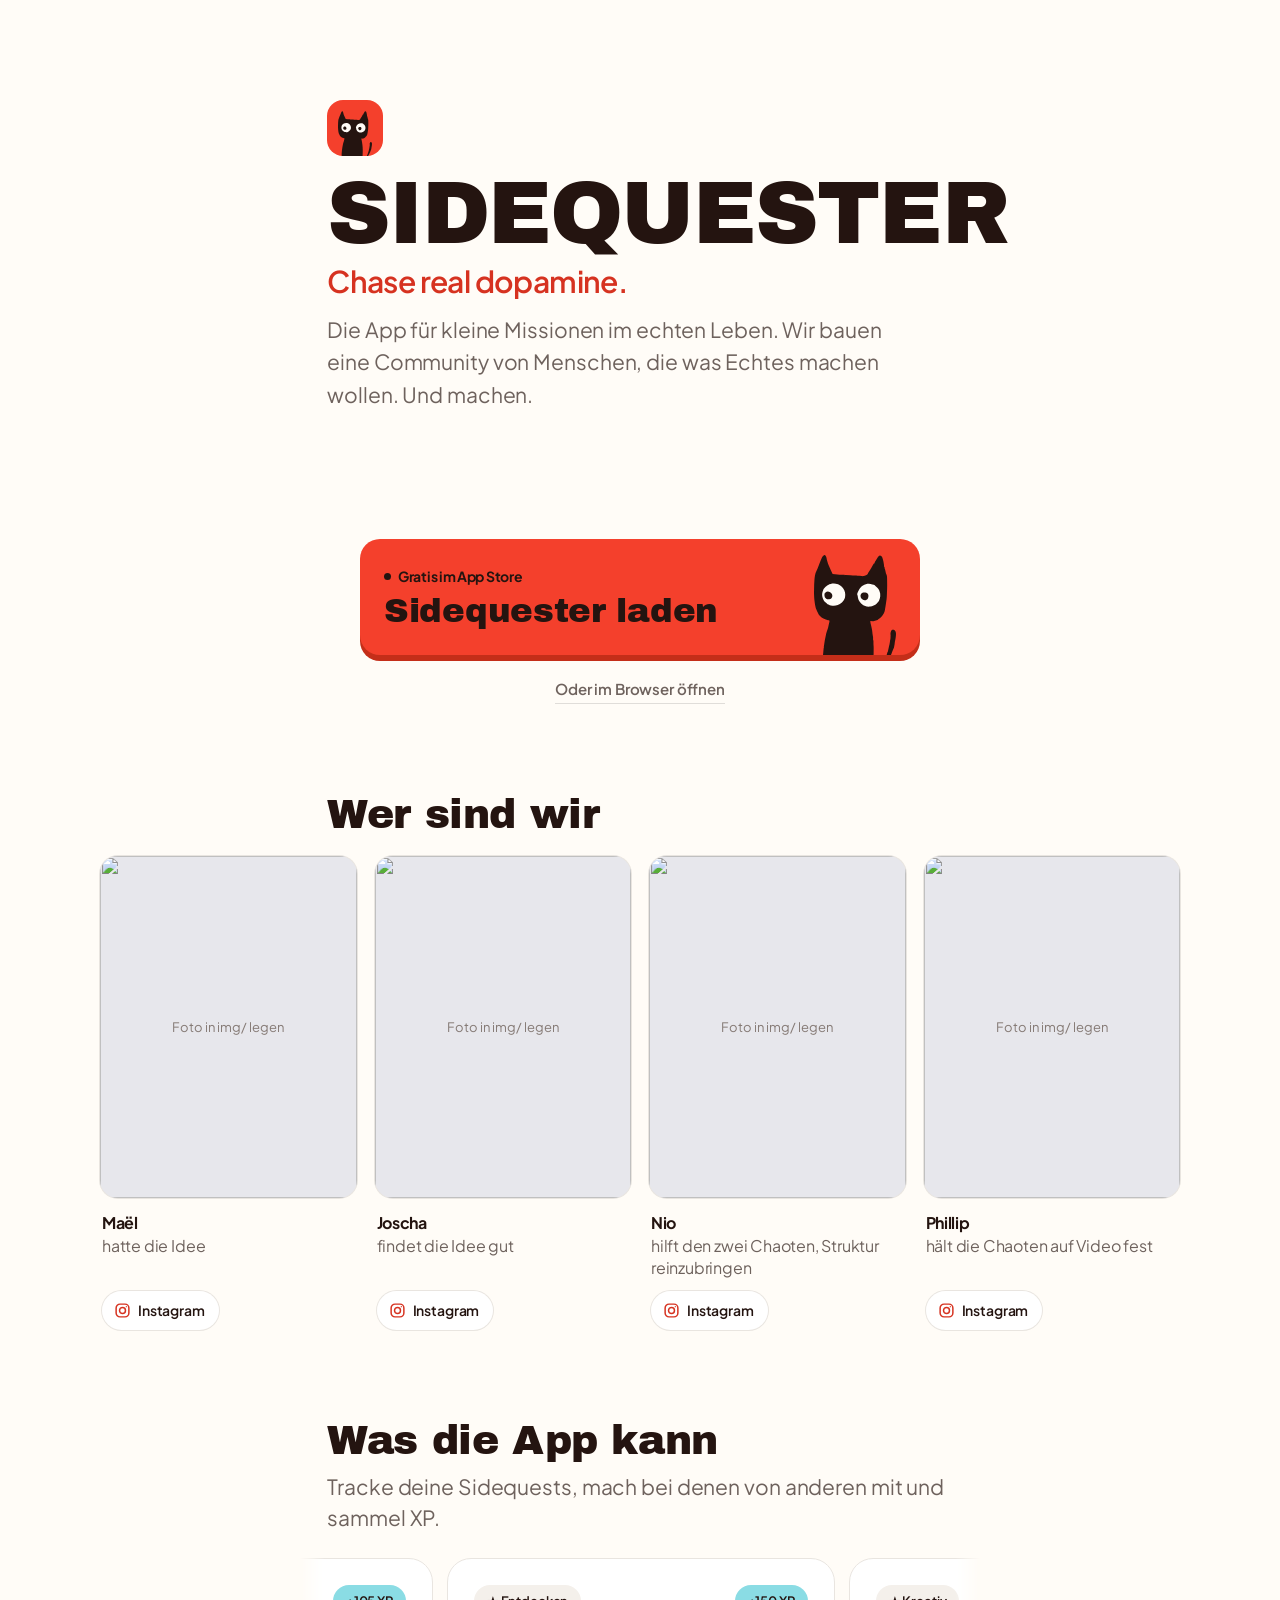
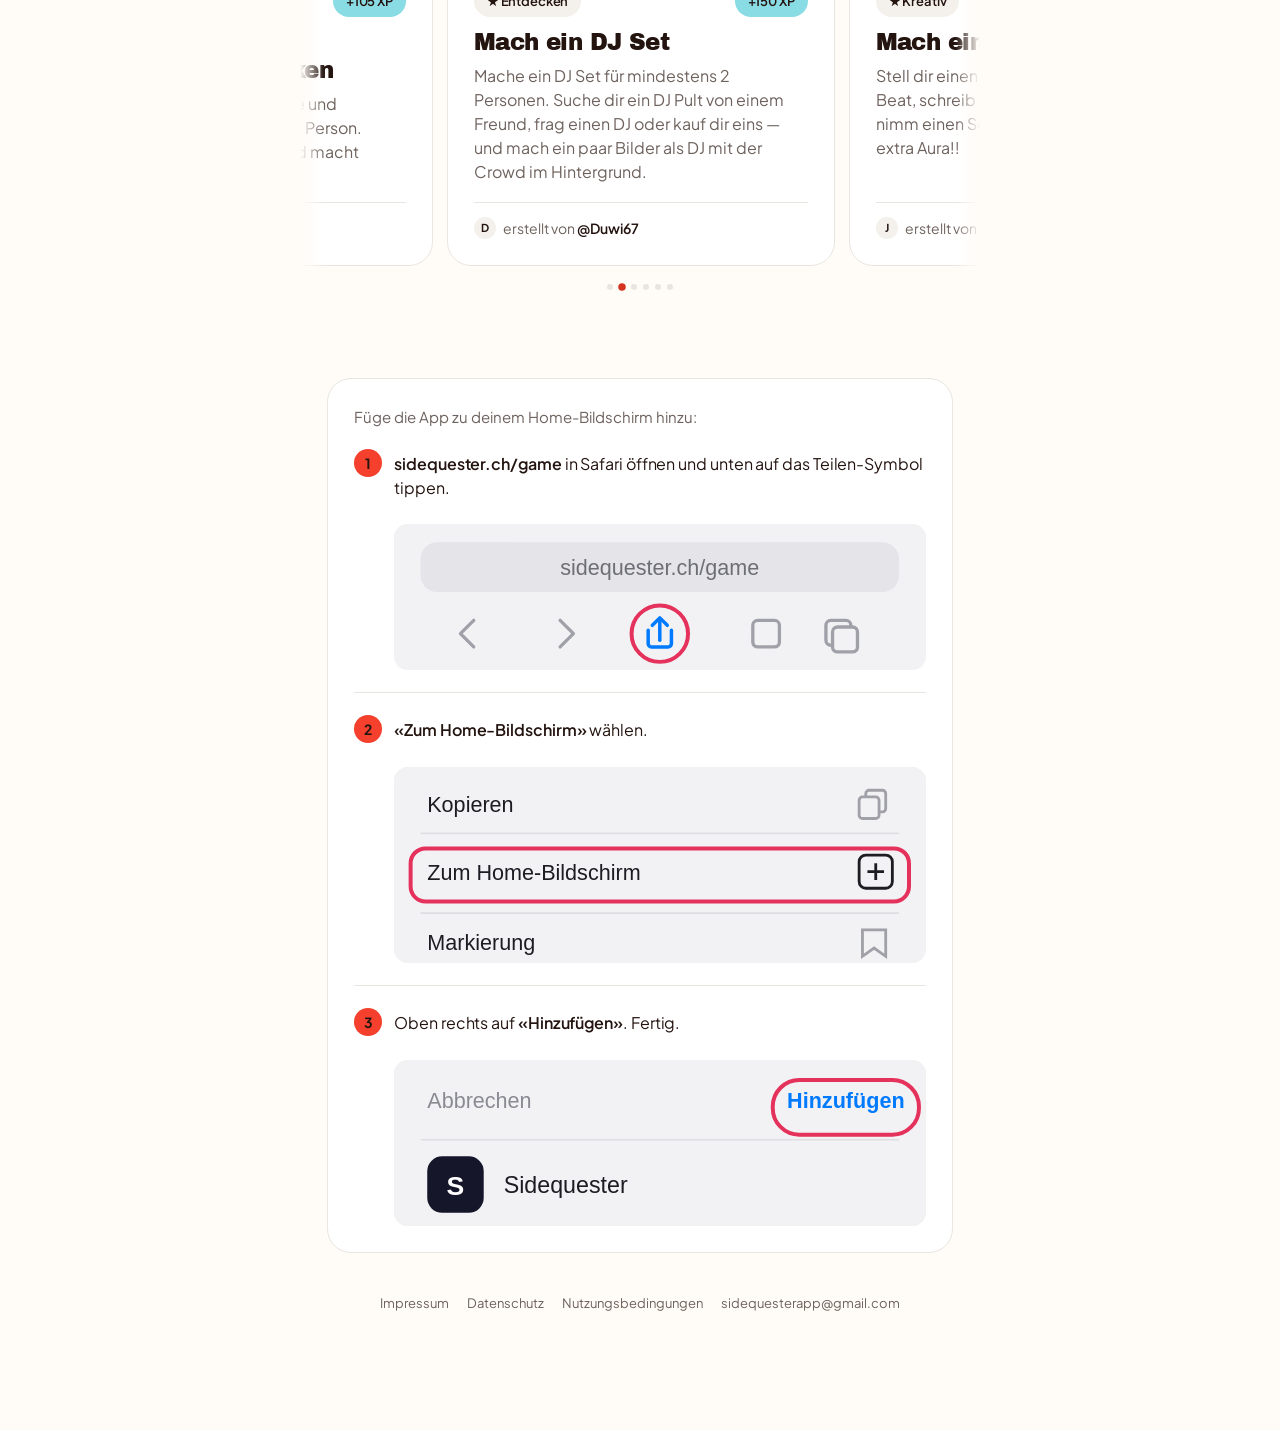
==== commit f83b7f5b: "Homepage: Knopf wie Quest-Karte (Sidequester laden, Katze), Testphase raus" ====
--- a/index.html
+++ b/index.html
@@ -4,7 +4,7 @@
 <meta charset="utf-8">
 <meta name="viewport" content="width=device-width, initial-scale=1, viewport-fit=cover">
 <title>Sidequester</title>
-<meta name="description" content="Tracke deine Sidequests, mach bei denen von anderen mit und sammel XP. Sidequester ist in der Testphase.">
+<meta name="description" content="Tracke deine Sidequests, mach bei denen von anderen mit und sammel XP. Jetzt gratis im App Store.">
 <meta property="og:title" content="Sidequester">
 <meta property="og:description" content="Tracke deine Sidequests, mach bei denen von anderen mit und sammel XP. Sidequester ist in der Testphase.">
 <meta property="og:type" content="website">
@@ -634,12 +634,37 @@
 }
 .logo svg { display: block; margin-bottom: -10px; }
 .section-lead, .idea { color: #6E625D; }
-/* Knopf: flach und ruhig – kein Lichtreflex, kein Schatten */
-.bigbtn { border-radius: 999px; padding: 16px 30px 17px; }
-.bigbtn::after { display: none; }
-.bigbtn .b2 { opacity: .72; }
-.bigbtn:hover { background: #E0381F; }
+/* Knopf wie die Quest-Karte in der App */
+.cta { text-align: left; }
+.bigbtn.qk {
+  display: flex; align-items: center; width: 100%; max-width: 560px;
+  min-height: 116px; padding: 22px 120px 22px 24px; margin: 0 auto;
+  border-radius: 20px; background: #F4402C; color: #241410;
+  box-shadow: 0 6px 0 #C42E19; overflow: hidden; position: relative;
+}
+.bigbtn.qk::after { display: none; }
+.bigbtn.qk:hover { transform: translateY(-2px); box-shadow: 0 8px 0 #C42E19; }
+.bigbtn.qk:active { transform: translateY(5px); box-shadow: 0 1px 0 #C42E19; }
+.qk-text { display: flex; flex-direction: column; gap: 4px; }
+.qk-zeile { display: inline-flex; align-items: center; gap: 7px; font-size: 14px; font-weight: 700; }
+.qk-zeile i { width: 7px; height: 7px; border-radius: 50%; background: #241410; }
+.qk-titel { font-family: "Archivo Black", "Arial Black", sans-serif; font-size: clamp(26px, 22px + 1.2vw, 34px); line-height: 1.1; }
+.kk { position: absolute; right: 24px; top: 16px; width: 82px; height: auto; }
+.kk-augen { transform-box: fill-box; transform-origin: center; transition: transform .08s; }
+.kk.zu .kk-augen { transform: scaleY(.08); }
+.webLink { margin-top: 22px; }
 </style>
+<script>
+/* Die Katze im Knopf blinzelt ab und zu. */
+document.addEventListener('DOMContentLoaded', function () {
+  var k = document.querySelector('.kk');
+  if (!k || (window.matchMedia && matchMedia('(prefers-reduced-motion: reduce)').matches)) return;
+  setInterval(function () {
+    if (Math.random() < 0.5) return;
+    k.classList.add('zu'); setTimeout(function () { k.classList.remove('zu'); }, 140);
+  }, 1800);
+});
+</script>
 </head>
 <body>
 
@@ -647,7 +672,6 @@
 
   <header>
     <span class="logo" aria-hidden="true"><svg viewBox="0 0 453.6 729.3" width="34" height="55"><path d="M420.2,478.5c.8-4.9.3-6.7,1.6-10.2,2.2-6.2,1.1-13.1,1.6-19.4s.5-5.5-.2-8.7c-2.4-9.8,6.7-24.7,6.5-24.7l3.6-.5,2.1-2.2c1-1.1,5,3,10.8,3.4,5,5.1,7.4,12,7.4,19.4,0,15.3-2.9,29.6-6.2,44.3l-1.4,12.7c-.4,4-1.3,6.5-2,10.5l-1.8,9.8-4,8.4-5.1,12.8-3.5,9c-1.8,4.6-2.6,8.2-5.4,12l-3.2,5.8-4.8,9.6-5.8,12.4-11.4,22.4-8.8,16.1-7.9,14.9-10.7,16.5-17.2,23.7-19.7,30.3c-2.7,4.1-4.5,7.4-9.2,10l-8.9,4.9c-6.1,3.4-14,2.3-20.9,2.1l-17.4-.4-10.1,2.1-27.9,2.4-9.6,1.1-9.1-.6c-3.2-.2-6.5,1-10,.8l-16.3-1.2c-.4,0-1.8-.8-2.2-.9s-1.8,1.4-2.3,1.4l-12.1-.7-6-.5-8.2-.8-7.7-.7c-3.8.5-8,.1-12.4.2h-9.2c0,0-14.1-1.7-14.1-1.7l-25.3-3.8-8.6-1.8-10.5-2.1-15.7-3-6.4-1.6c-3.5-.9-5.9-3.3-6-7.1l-.5-17.3-.3-64.7.9-57,4.6-50.1c.5-.6,1.9-1.9,1.7-2.5l-1-2.4c2.9-26.1,7.6-51.4,13.5-77.1l2.5-8.3,4.7-13.6,3.2-9.9,4.7-21.5c1.2-5.4,4-10.5,2.7-16.5s-3.1-2.6-5.4-3l-8.6-1.5-1-2.1c-.6-1.3-.7,1.6-2,1.1l-16.1-7.1-10.1-6.2c-5.5-3.4-9.7-9-14.2-13.8s-3.7-5.6-5.2-8.8l-6.8-14.2c-4.7-9.7-8.6-20-9.6-30.8l-1.8-10.1-2.8-22.5-.7-9.2-.8-16.8-.2-10.8.9-45.3.8-13.4.6-9.5c1.2-18.5,2.9-36.8,11.8-53.4l6.2-13.8,9-22.9,9.2-23.7,4.4-9.6c2.8-6.1,5.6-13.5,13-15.9s7.8,3.6,9.8,6.5c3.5,5.1,3.7,11.4,5.1,17.1l3.5,13.6c1.6,6.3,4.1,12.9,6.8,18.8l7.8,17.4,4.9,11.9,9.3,18.5,26.1,3.5c8.6,1.2,16.6.8,25.2,1.3l11,.6c1.4,0,4.2,1,5.4,1.5,1-.2,3.1-.4,4.6-.3l26.5,1.5,13,.4h16.2c0,0,18.6,2.4,18.6,2.4l15.8,1.4c6.8.6,21.4-2.8,27.3-7s4.9-8.2,7.2-11.7l6.4-9.7,9.5-14.5,10-18.1,6.3-10.3c.2-.3,1.5-1.4,1.6-1.1l.6,2.2c.5.4,1,.9.4.3l2.1-1.4-1.4-3.5c-.4-1,1.3-3.6,1.9-4.6l4.7-7.3,4-6.9,6.9-11.4c2.3-3.7,6.7-9.5,11.6-9.7s11,5.6,12.7,10.5c2.9,8.2,5.3,15.5,6.7,23.8l3.2,18.7c.5,2.7.6,4.9-.4,7.3,2.3,2.5,5.1,7.2,3.6,10.7,1.5,2.1,2.7,4.9,3.2,8.1l4.6,20.7c6.8,10.5,6,21.8,6.2,33.6l.4,32-.3,17.8-1.2,31.7-.6,14.6-1,12-3.7,24.7-2.5,16.5-4.3,24.8c-1.5,8.4-6.9,16.2-11.6,23.2s-12.7,16.4-22.1,20.7-2.6,1.2-2.6,1.9v3.1s-8.2,2.7-8.2,2.7c-6.6,2.2-13,5.5-20,5.1l-15.4-.7,1.3,10.4,4,16.2,3,15.1,2,10.9,1.2,9.8.8,8.3,3.3,19.7-.2,9.6c0,2.7.4,4,1.3,6.5,1.4,4.1.8,9,.9,13.5l.3,12.1.6,6.8.3,10.2-.3,29.7-3.4,90.2c-.2,5.9,1.1,11.3,5.9,13.6,5,2.3,10.2,2.2,14.4-2.2l10.3-10.8c2.1-2.2,5.3-3.7,6.9-7s3.9-3.1,5.4-4.5c5.3-5,8.3-12.1,11.7-18.4l5.7-10.4,3.5-9.4,9-24.8,3.1-9,2.3-8.2c1-3.7,2.3-6.9,4.2-9.9l1.1-5.1,5.7-25.9,1.9-7.7,2.5-15.4Z" fill="#241410"/><path d="M131.1,276.7l6.1-2.4c16-6.4,31.7-25,34.7-41.8,3.2-17.9-.2-34.5-11.1-48.9-3.1-4.1-5.9-8-10.1-11l-5.8-4.1c-7.6-5.3-15.3-8.6-24.4-9.4l-10.7-1c-8.6-.8-22.8,2.9-31.2,7.2s-12.8,8.4-18.2,14-7.5,9.1-10.5,16.7c-4.4,11.2-6.3,22.2-3.7,34.3,2.4,11.3,7.9,23,16.7,31l5.4,4.9,6.9,5.6c6.8,1,8.1,5.1,18.3,7.2,12.8,2.6,25.1,2.7,37.7-2.3Z" fill="#FFFCF7"/><path d="M361.1,248.8l2.9-7.8c2.8-7.5,2.8-14.7,2.3-22.6s-.3-6.6-1.4-9.9l-3.8-11.6c-2.9-5.7-5.9-11.8-10.7-16.1l-12.1-10.9c-2.5-2.3-4.9-3.9-8.3-5l-7.6-2.3c-30.4-9.4-60,4.7-74.6,32.4s-6.6,21-6,31.8c.9,14.3,5.2,25.2,14.4,36.2s13.4,13.4,23.5,17.6,21.2,6.1,32,4.4,26-7.8,35.8-17.3,10.6-11,13.5-18.9Z" fill="#FFFCF7"/><g transform="translate(-10 12)"><path d="M82,225.7c-2.4-4.4-2.1-10.1-2.2-14.8-.1-8.2,6.6-12.7,7.3-10.4s-.4-1.4-.7-2.5c10.6-8.6,28.3-2.3,34.5,10.1,3.6,7.2,3.8,15.7-1.4,21.4-5.3,5.9-12.4,8.1-19.6,7.6s-14.1-4.2-17.9-11.4Z" fill="#241410"/><path d="M320.7,230.8c-6.4,13.9-23.4,13-29.7,7.7-4.8-4.1-9.5-8.7-11.1-14.8-2.8-10.3,4.1-22.5,14.7-23.6l10.4-1.1c3.9-.4,8.7,1.9,11.9,4.8,7.6,6.8,8,17.9,3.8,27.1Z" fill="#241410"/></g></svg></span>
-    <span class="pill pill-grey" data-t="badge"></span>
     <h1 data-t="title"></h1>
     <p class="tagline" data-t="tagline"></p>
     <p class="idea" data-t="idea"></p>
@@ -655,9 +679,12 @@
 
   <!-- KNOPF -->
   <section class="cta">
-    <a class="bigbtn" id="appLink" href="#" target="_blank" rel="noopener">
-      <span class="b1" data-t="ctaButton"></span>
-      <span class="b2" data-t="ctaNote"></span>
+    <a class="bigbtn qk" id="appLink" href="#" target="_blank" rel="noopener">
+      <span class="qk-text">
+        <span class="qk-zeile"><i></i>Gratis im App Store</span>
+        <span class="qk-titel">Sidequester laden</span>
+      </span>
+      <svg class="kk" viewBox="0 0 453.6 729.3" aria-hidden="true"><path d="M420.2,478.5c.8-4.9.3-6.7,1.6-10.2,2.2-6.2,1.1-13.1,1.6-19.4s.5-5.5-.2-8.7c-2.4-9.8,6.7-24.7,6.5-24.7l3.6-.5,2.1-2.2c1-1.1,5,3,10.8,3.4,5,5.1,7.4,12,7.4,19.4,0,15.3-2.9,29.6-6.2,44.3l-1.4,12.7c-.4,4-1.3,6.5-2,10.5l-1.8,9.8-4,8.4-5.1,12.8-3.5,9c-1.8,4.6-2.6,8.2-5.4,12l-3.2,5.8-4.8,9.6-5.8,12.4-11.4,22.4-8.8,16.1-7.9,14.9-10.7,16.5-17.2,23.7-19.7,30.3c-2.7,4.1-4.5,7.4-9.2,10l-8.9,4.9c-6.1,3.4-14,2.3-20.9,2.1l-17.4-.4-10.1,2.1-27.9,2.4-9.6,1.1-9.1-.6c-3.2-.2-6.5,1-10,.8l-16.3-1.2c-.4,0-1.8-.8-2.2-.9s-1.8,1.4-2.3,1.4l-12.1-.7-6-.5-8.2-.8-7.7-.7c-3.8.5-8,.1-12.4.2h-9.2c0,0-14.1-1.7-14.1-1.7l-25.3-3.8-8.6-1.8-10.5-2.1-15.7-3-6.4-1.6c-3.5-.9-5.9-3.3-6-7.1l-.5-17.3-.3-64.7.9-57,4.6-50.1c.5-.6,1.9-1.9,1.7-2.5l-1-2.4c2.9-26.1,7.6-51.4,13.5-77.1l2.5-8.3,4.7-13.6,3.2-9.9,4.7-21.5c1.2-5.4,4-10.5,2.7-16.5s-3.1-2.6-5.4-3l-8.6-1.5-1-2.1c-.6-1.3-.7,1.6-2,1.1l-16.1-7.1-10.1-6.2c-5.5-3.4-9.7-9-14.2-13.8s-3.7-5.6-5.2-8.8l-6.8-14.2c-4.7-9.7-8.6-20-9.6-30.8l-1.8-10.1-2.8-22.5-.7-9.2-.8-16.8-.2-10.8.9-45.3.8-13.4.6-9.5c1.2-18.5,2.9-36.8,11.8-53.4l6.2-13.8,9-22.9,9.2-23.7,4.4-9.6c2.8-6.1,5.6-13.5,13-15.9s7.8,3.6,9.8,6.5c3.5,5.1,3.7,11.4,5.1,17.1l3.5,13.6c1.6,6.3,4.1,12.9,6.8,18.8l7.8,17.4,4.9,11.9,9.3,18.5,26.1,3.5c8.6,1.2,16.6.8,25.2,1.3l11,.6c1.4,0,4.2,1,5.4,1.5,1-.2,3.1-.4,4.6-.3l26.5,1.5,13,.4h16.2c0,0,18.6,2.4,18.6,2.4l15.8,1.4c6.8.6,21.4-2.8,27.3-7s4.9-8.2,7.2-11.7l6.4-9.7,9.5-14.5,10-18.1,6.3-10.3c.2-.3,1.5-1.4,1.6-1.1l.6,2.2c.5.4,1,.9.4.3l2.1-1.4-1.4-3.5c-.4-1,1.3-3.6,1.9-4.6l4.7-7.3,4-6.9,6.9-11.4c2.3-3.7,6.7-9.5,11.6-9.7s11,5.6,12.7,10.5c2.9,8.2,5.3,15.5,6.7,23.8l3.2,18.7c.5,2.7.6,4.9-.4,7.3,2.3,2.5,5.1,7.2,3.6,10.7,1.5,2.1,2.7,4.9,3.2,8.1l4.6,20.7c6.8,10.5,6,21.8,6.2,33.6l.4,32-.3,17.8-1.2,31.7-.6,14.6-1,12-3.7,24.7-2.5,16.5-4.3,24.8c-1.5,8.4-6.9,16.2-11.6,23.2s-12.7,16.4-22.1,20.7-2.6,1.2-2.6,1.9v3.1s-8.2,2.7-8.2,2.7c-6.6,2.2-13,5.5-20,5.1l-15.4-.7,1.3,10.4,4,16.2,3,15.1,2,10.9,1.2,9.8.8,8.3,3.3,19.7-.2,9.6c0,2.7.4,4,1.3,6.5,1.4,4.1.8,9,.9,13.5l.3,12.1.6,6.8.3,10.2-.3,29.7-3.4,90.2c-.2,5.9,1.1,11.3,5.9,13.6,5,2.3,10.2,2.2,14.4-2.2l10.3-10.8c2.1-2.2,5.3-3.7,6.9-7s3.9-3.1,5.4-4.5c5.3-5,8.3-12.1,11.7-18.4l5.7-10.4,3.5-9.4,9-24.8,3.1-9,2.3-8.2c1-3.7,2.3-6.9,4.2-9.9l1.1-5.1,5.7-25.9,1.9-7.7,2.5-15.4Z" fill="#241410"/><g class="kk-augen"><path d="M131.1,276.7l6.1-2.4c16-6.4,31.7-25,34.7-41.8,3.2-17.9-.2-34.5-11.1-48.9-3.1-4.1-5.9-8-10.1-11l-5.8-4.1c-7.6-5.3-15.3-8.6-24.4-9.4l-10.7-1c-8.6-.8-22.8,2.9-31.2,7.2s-12.8,8.4-18.2,14-7.5,9.1-10.5,16.7c-4.4,11.2-6.3,22.2-3.7,34.3,2.4,11.3,7.9,23,16.7,31l5.4,4.9,6.9,5.6c6.8,1,8.1,5.1,18.3,7.2,12.8,2.6,25.1,2.7,37.7-2.3Z" fill="#FFFCF7"/><path d="M361.1,248.8l2.9-7.8c2.8-7.5,2.8-14.7,2.3-22.6s-.3-6.6-1.4-9.9l-3.8-11.6c-2.9-5.7-5.9-11.8-10.7-16.1l-12.1-10.9c-2.5-2.3-4.9-3.9-8.3-5l-7.6-2.3c-30.4-9.4-60,4.7-74.6,32.4s-6.6,21-6,31.8c.9,14.3,5.2,25.2,14.4,36.2s13.4,13.4,23.5,17.6,21.2,6.1,32,4.4,26-7.8,35.8-17.3,10.6-11,13.5-18.9Z" fill="#FFFCF7"/><g transform="translate(-22 8)"><path d="M82,225.7c-2.4-4.4-2.1-10.1-2.2-14.8-.1-8.2,6.6-12.7,7.3-10.4s-.4-1.4-.7-2.5c10.6-8.6,28.3-2.3,34.5,10.1,3.6,7.2,3.8,15.7-1.4,21.4-5.3,5.9-12.4,8.1-19.6,7.6s-14.1-4.2-17.9-11.4Z" fill="#241410"/><path d="M320.7,230.8c-6.4,13.9-23.4,13-29.7,7.7-4.8-4.1-9.5-8.7-11.1-14.8-2.8-10.3,4.1-22.5,14.7-23.6l10.4-1.1c3.9-.4,8.7,1.9,11.9,4.8,7.6,6.8,8,17.9,3.8,27.1Z" fill="#241410"/></g></g></svg>
     </a>
     <a class="webLink" id="webLink" href="#" target="_blank" rel="noopener" hidden>
       Oder im Browser öffnen
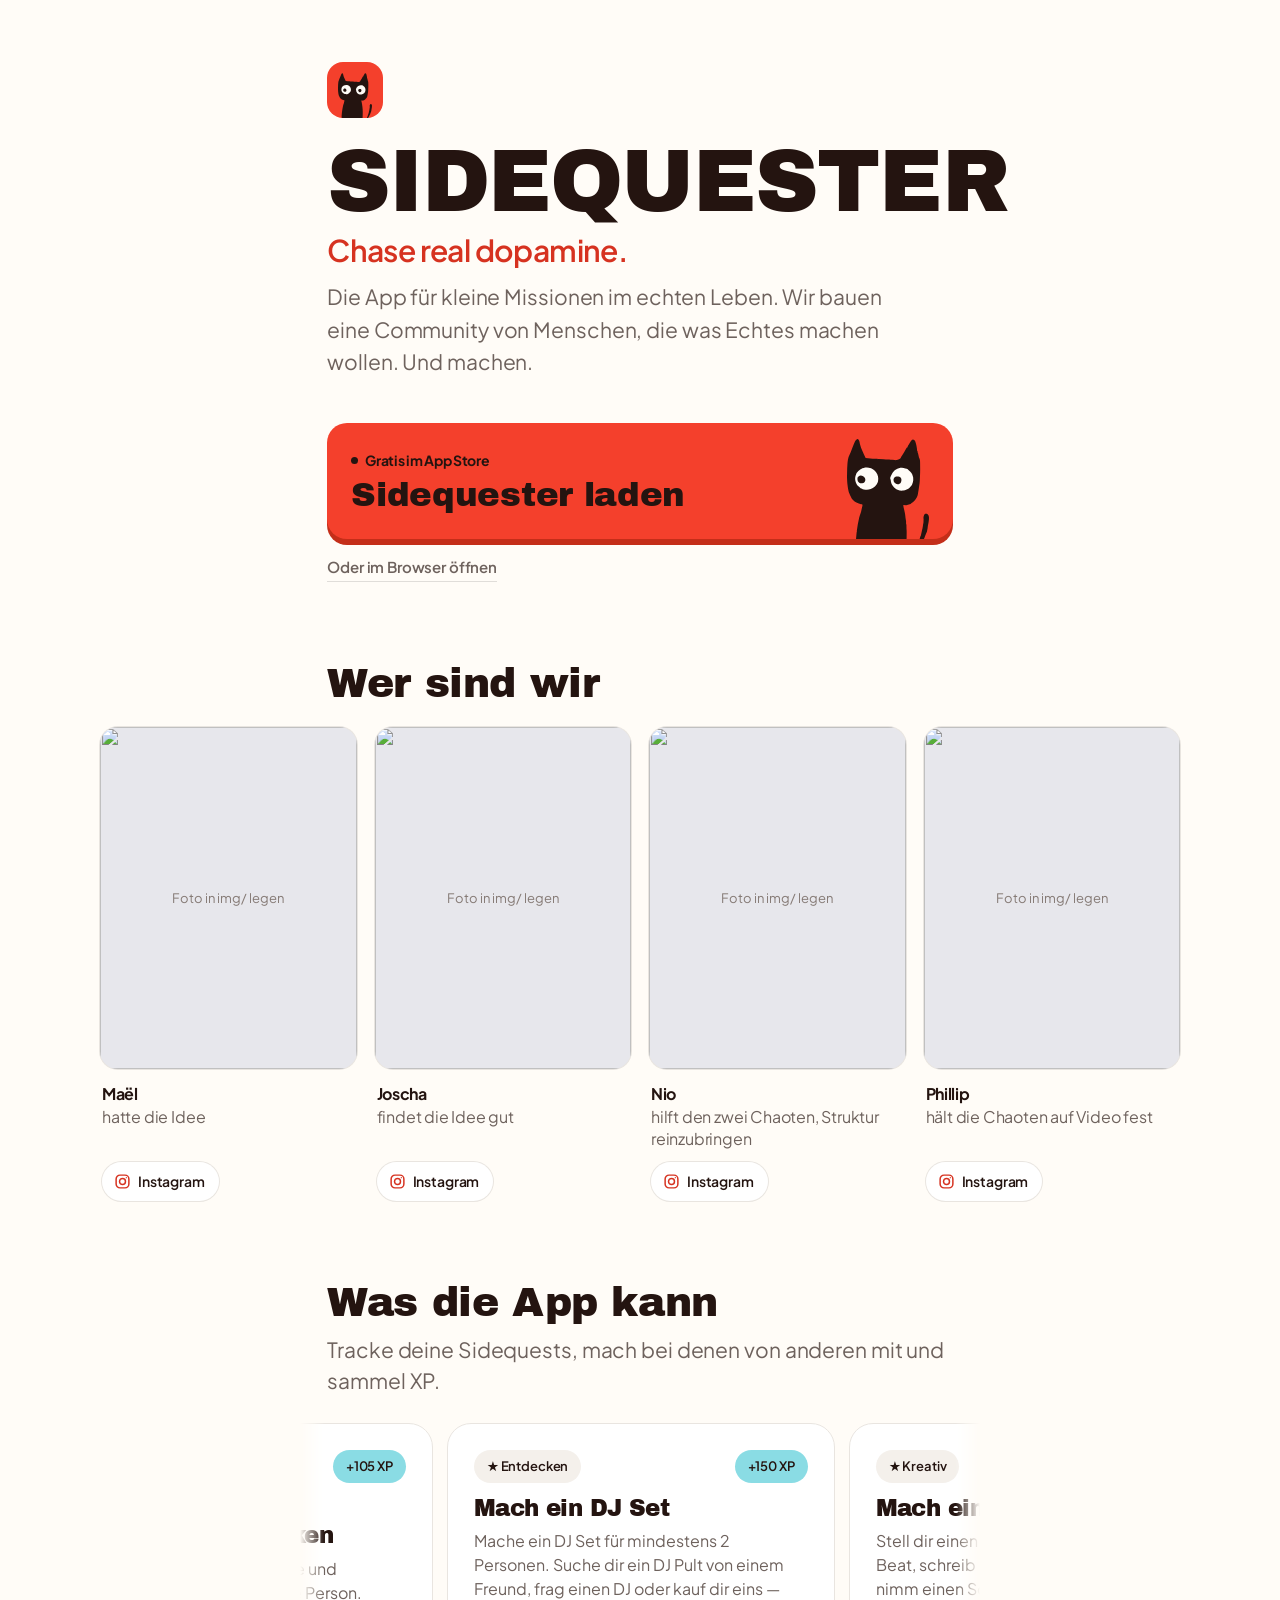
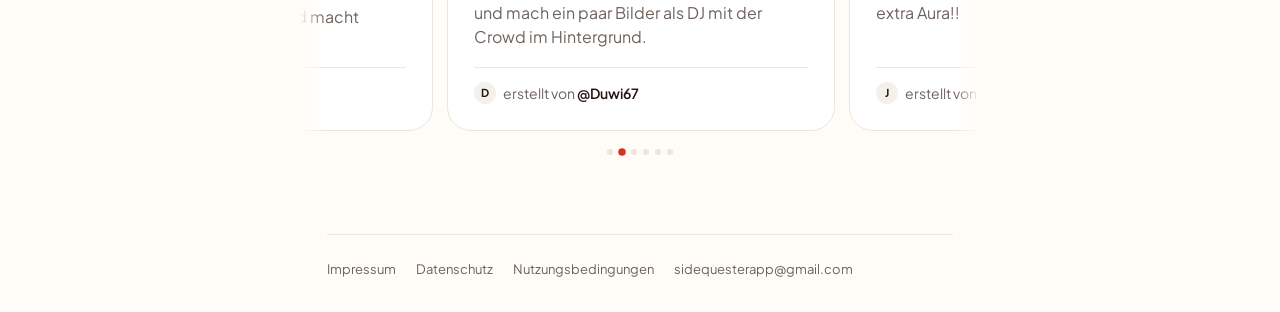
==== commit 79629f36: "Homepage: ruhigere Abstaende, Anleitung Home-Bildschirm entfernt" ====
--- a/index.html
+++ b/index.html
@@ -634,11 +634,30 @@
 }
 .logo svg { display: block; margin-bottom: -10px; }
 .section-lead, .idea { color: #6E625D; }
-/* Knopf wie die Quest-Karte in der App */
+/* Ruhigere Abstände: eine Stufe zwischen den Themen, eine kleinere
+   zwischen Kopf und Knopf, die gehören zusammen. */
+:root {
+  --luft:      clamp(56px, 46px + 2.6vw, 80px);
+  --luft-kopf: clamp(32px, 27px + 1.4vw, 44px);
+}
+header { padding-top: clamp(36px, 26px + 2.8vw, 72px); }
+.logo { margin-bottom: 22px; }
+h1 { margin: 0 0 10px; }
+.tagline { margin-bottom: 12px; }
+.section-title { margin-bottom: 8px; }
+.section-lead { margin-bottom: 22px; }
+.section-title + .founders, .section-title + .slider { margin-top: 20px; }
+.stack { padding-bottom: calc(32px + env(safe-area-inset-bottom, 0px)); }
+.fuss {
+  margin: var(--luft) 0 0; padding-top: 24px; border-top: 1px solid var(--line);
+  justify-content: flex-start; gap: 8px 20px;
+}
+
+/* Knopf wie die Quest-Karte in der App, so breit wie die Textspalte */
 .cta { text-align: left; }
 .bigbtn.qk {
-  display: flex; align-items: center; width: 100%; max-width: 560px;
-  min-height: 116px; padding: 22px 120px 22px 24px; margin: 0 auto;
+  display: flex; align-items: center; width: 100%; max-width: none;
+  min-height: 116px; padding: 22px 120px 22px 24px; margin: 0;
   border-radius: 20px; background: #F4402C; color: #241410;
   box-shadow: 0 6px 0 #C42E19; overflow: hidden; position: relative;
 }
@@ -652,7 +671,7 @@
 .kk { position: absolute; right: 24px; top: 16px; width: 82px; height: auto; }
 .kk-augen { transform-box: fill-box; transform-origin: center; transition: transform .08s; }
 .kk.zu .kk-augen { transform: scaleY(.08); }
-.webLink { margin-top: 22px; }
+.webLink { margin: 16px 0 0; }
 </style>
 <script>
 /* Die Katze im Knopf blinzelt ab und zu. */
@@ -705,90 +724,6 @@
     <div class="slider-dots" id="sliderDots" aria-hidden="true"></div>
   </section>
 
-  <!-- ANLEITUNG -->
-  <section class="card guide">
-    <p class="guide-intro" data-t="guideIntro"></p>
-
-    <div class="guide-steps">
-    <div class="step">
-      <div class="step-no">1</div>
-      <div class="step-text" data-t="step1"></div>
-      <div class="shot">
-        <svg class="ui" viewBox="0 0 320 88" xmlns="http://www.w3.org/2000/svg" aria-hidden="true">
-          <rect x="0" y="0" width="320" height="88" fill="#F2F2F5"/>
-          <rect x="16" y="11" width="288" height="30" rx="10" fill="#E4E4E9"/>
-          <text x="160" y="31" font-size="13" text-anchor="middle" fill="#6E6E76"
-                font-family="-apple-system, Helvetica, Arial, sans-serif">sidequester.ch/game</text>
-          <g stroke="#A0A0A8" stroke-width="2" fill="none" stroke-linecap="round" stroke-linejoin="round">
-            <path d="M48 58 l-8 8 8 8"/>
-            <path d="M100 58 l8 8 -8 8"/>
-            <rect x="216" y="58" width="16" height="16" rx="3"/>
-            <rect x="260" y="58" width="15" height="15" rx="3"/>
-            <rect x="264" y="62" width="15" height="15" rx="3" fill="#F2F2F5"/>
-          </g>
-          <g stroke="#007aff" stroke-width="2.1" fill="none" stroke-linecap="round" stroke-linejoin="round">
-            <path d="M153 64 v8 a2 2 0 0 0 2 2 h10 a2 2 0 0 0 2 -2 v-8"/>
-            <path d="M160 70 v-13"/>
-            <path d="M155.5 61 l4.5 -4.5 4.5 4.5"/>
-          </g>
-        </svg>
-        <svg class="mark" viewBox="0 0 320 88" preserveAspectRatio="none" aria-hidden="true">
-          <circle cx="160" cy="66" r="17" fill="none" stroke="#E5325C" stroke-width="2.4"/>
-        </svg>
-      </div>
-    </div>
-
-    <div class="step">
-      <div class="step-no">2</div>
-      <div class="step-text" data-t="step2"></div>
-      <div class="shot">
-        <svg class="ui" viewBox="0 0 320 118" xmlns="http://www.w3.org/2000/svg" aria-hidden="true">
-          <rect x="0" y="0" width="320" height="118" fill="#F2F2F5"/>
-          <g font-family="-apple-system, Helvetica, Arial, sans-serif" font-size="13" fill="#1C1C22">
-            <text x="20" y="27">Kopieren</text>
-            <g stroke="#A0A0A8" stroke-width="1.7" fill="none">
-              <rect x="284" y="14" width="12" height="13" rx="2"/>
-              <rect x="280" y="18" width="12" height="13" rx="2" fill="#F2F2F5"/>
-            </g>
-            <line x1="16" y1="40" x2="304" y2="40" stroke="#DEDEE3"/>
-            <text x="20" y="68">Zum Home-Bildschirm</text>
-            <g stroke="#1C1C22" stroke-width="1.7" fill="none">
-              <rect x="280" y="53" width="20" height="20" rx="4"/>
-              <path d="M290 58 v10 M285 63 h10"/>
-            </g>
-            <line x1="16" y1="88" x2="304" y2="88" stroke="#DEDEE3"/>
-            <text x="20" y="110">Markierung</text>
-            <path d="M282 98 h14 v16 l-7 -5 -7 5 z" stroke="#A0A0A8" stroke-width="1.7" fill="none"/>
-          </g>
-        </svg>
-        <svg class="mark" viewBox="0 0 320 118" preserveAspectRatio="none" aria-hidden="true">
-          <rect x="10" y="49" width="300" height="32" rx="9" fill="none" stroke="#E5325C" stroke-width="2.4"/>
-        </svg>
-      </div>
-    </div>
-
-    <div class="step">
-      <div class="step-no">3</div>
-      <div class="step-text" data-t="step3"></div>
-      <div class="shot">
-        <svg class="ui" viewBox="0 0 320 100" xmlns="http://www.w3.org/2000/svg" aria-hidden="true">
-          <rect x="0" y="0" width="320" height="100" fill="#F2F2F5"/>
-          <g font-family="-apple-system, Helvetica, Arial, sans-serif">
-            <text x="20" y="29" font-size="13" fill="#8A8A93">Abbrechen</text>
-            <text x="272" y="29" font-size="13" text-anchor="middle" font-weight="bold" fill="#007aff">Hinzufügen</text>
-            <line x1="16" y1="48" x2="304" y2="48" stroke="#DEDEE3"/>
-            <rect x="20" y="58" width="34" height="34" rx="9" fill="#16162B"/>
-            <text x="37" y="81" font-size="16" text-anchor="middle" font-weight="bold" fill="#fff">S</text>
-            <text x="66" y="80" font-size="14" fill="#1C1C22">Sidequester</text>
-          </g>
-        </svg>
-        <svg class="mark" viewBox="0 0 320 100" preserveAspectRatio="none" aria-hidden="true">
-          <rect x="228" y="12" width="88" height="33" rx="16" fill="none" stroke="#E5325C" stroke-width="2.4"/>
-        </svg>
-      </div>
-    </div>
-    </div>
-  </section>
 
   <footer class="fuss">
     <a href="/impressum.html">Impressum</a>
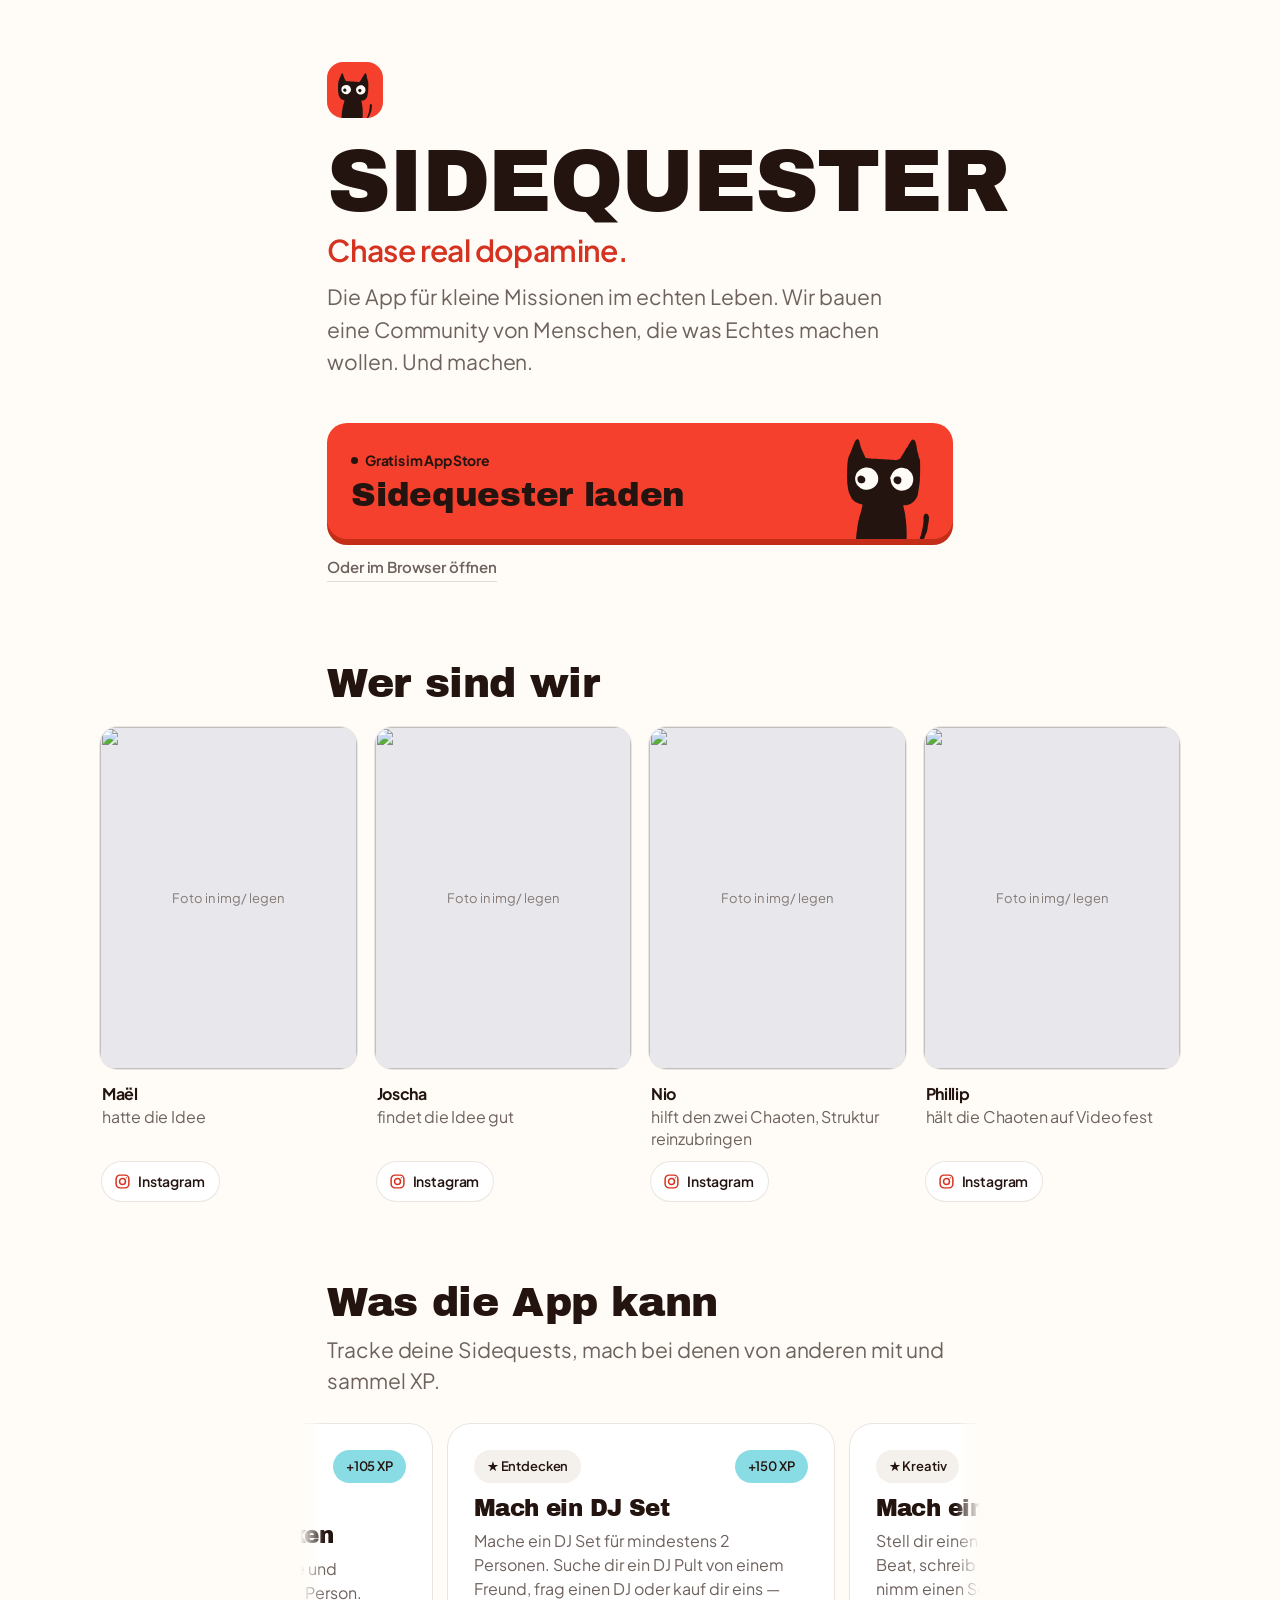
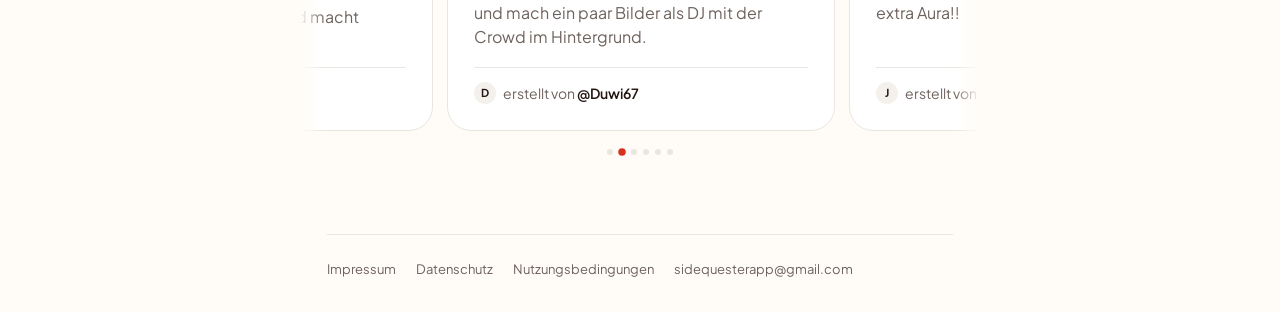
==== commit 29295ebe: "Startseite ohne Google Fonts, Rechtstexte Stand 8.11., 404 neu" ====
--- a/index.html
+++ b/index.html
@@ -1,4 +1,5 @@
 <!doctype html>
+<!-- Stand 06.11.2026 09:57 -->
 <html lang="de">
 <head>
 <meta charset="utf-8">
@@ -124,9 +125,10 @@
 /* ==================== ENDE — ab hier Code ==================== */
 </script>
 
-<link rel="preconnect" href="https://fonts.googleapis.com">
-<link rel="preconnect" href="https://fonts.gstatic.com" crossorigin>
-<link href="https://fonts.googleapis.com/css2?family=Archivo+Black&family=Plus+Jakarta+Sans:wght@400;500;600;700;800&display=swap" rel="stylesheet">
+<!-- Schriften selbst gehostet (OFL-1.1), damit keine IP-Adresse an Google geht. -->
+<link rel="preload" href="/fonts/plus-jakarta-sans-400.woff2" as="font" type="font/woff2" crossorigin>
+<link rel="preload" href="/fonts/archivo-black-400.woff2" as="font" type="font/woff2" crossorigin>
+<link rel="stylesheet" href="/fonts/schriften.css">
 <style>
 :root {
   --bg: #FFFCF7;
--- a/fonts/schriften.css
+++ b/fonts/schriften.css
@@ -0,0 +1,7 @@
+/* Schriften selbst gehostet (OFL-1.1, siehe OFL-*.txt) – kein Aufruf an Google. */
+@font-face { font-family: "Archivo Black"; font-style: normal; font-weight: 400; font-display: swap; src: url("/fonts/archivo-black-400.woff2") format("woff2"); }
+@font-face { font-family: "Plus Jakarta Sans"; font-style: normal; font-weight: 400; font-display: swap; src: url("/fonts/plus-jakarta-sans-400.woff2") format("woff2"); }
+@font-face { font-family: "Plus Jakarta Sans"; font-style: normal; font-weight: 500; font-display: swap; src: url("/fonts/plus-jakarta-sans-500.woff2") format("woff2"); }
+@font-face { font-family: "Plus Jakarta Sans"; font-style: normal; font-weight: 600; font-display: swap; src: url("/fonts/plus-jakarta-sans-600.woff2") format("woff2"); }
+@font-face { font-family: "Plus Jakarta Sans"; font-style: normal; font-weight: 700; font-display: swap; src: url("/fonts/plus-jakarta-sans-700.woff2") format("woff2"); }
+@font-face { font-family: "Plus Jakarta Sans"; font-style: normal; font-weight: 800; font-display: swap; src: url("/fonts/plus-jakarta-sans-800.woff2") format("woff2"); }
